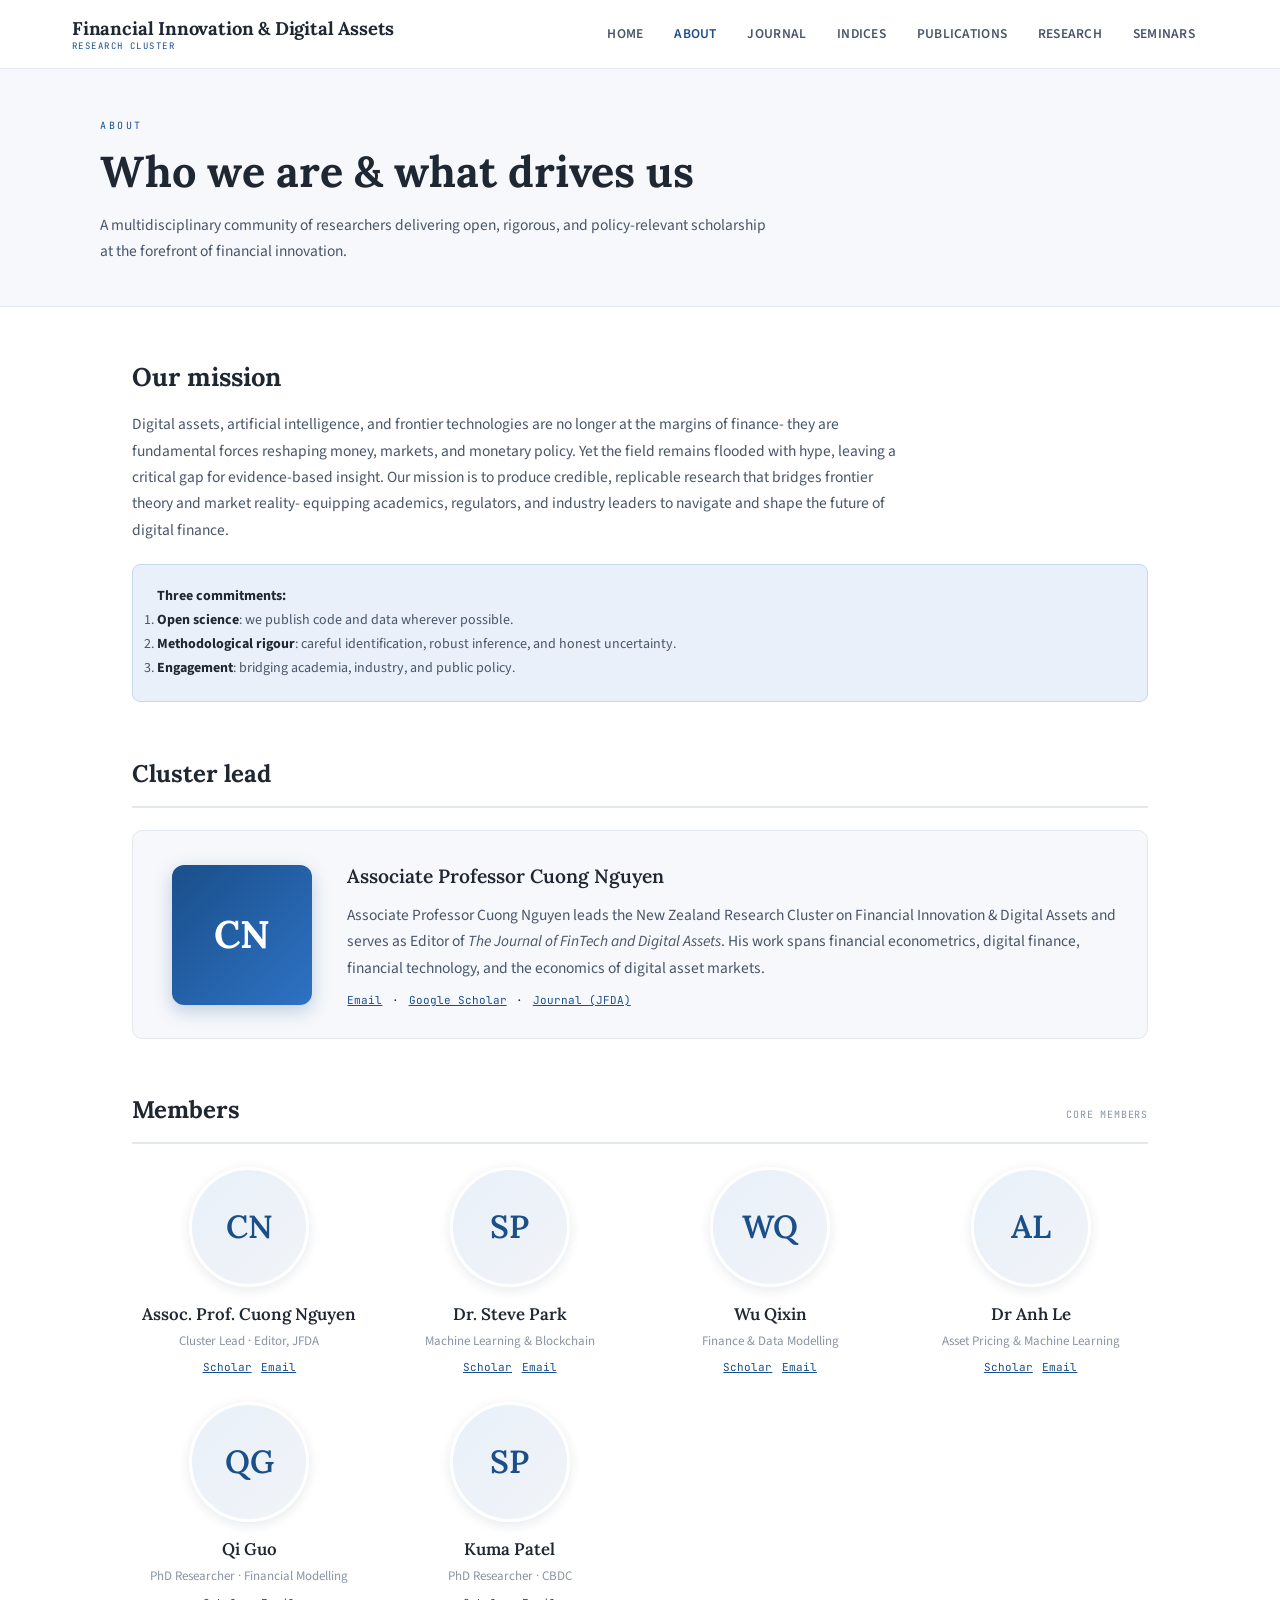
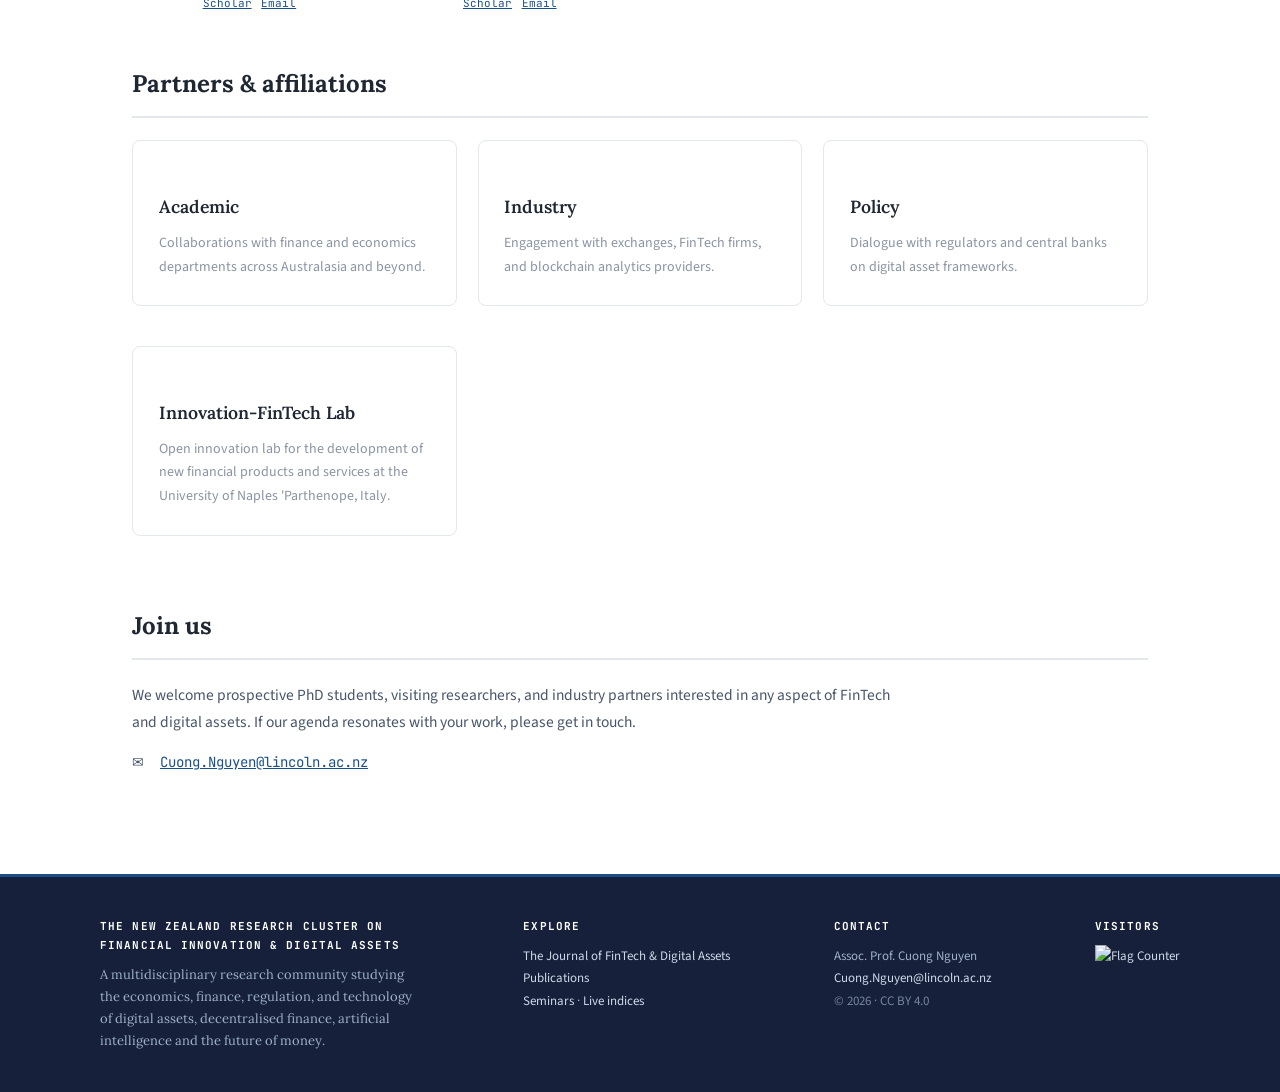
==== about.html @ bf1bd4f2 "Update about.html" ====
<!DOCTYPE html>
<html lang="en">
<head>
<meta charset="UTF-8"/>
<meta name="viewport" content="width=device-width,initial-scale=1.0"/>
<title>About · Research Cluster on FinTech & Digital Assets</title>
<link rel="preconnect" href="https://fonts.googleapis.com"/>
<link rel="preconnect" href="https://fonts.gstatic.com" crossorigin/>
<link href="https://fonts.googleapis.com/css2?family=Lora:ital,wght@0,400;0,500;0,600;0,700;1,400&family=Source+Sans+3:wght@300;400;600;700&family=JetBrains+Mono:wght@300;400;500&display=swap" rel="stylesheet"/>
<link rel="stylesheet" href="assets/style.css"/>
</head>
<body>

<div class="hero">
  <div class="hero-inner">
    <div class="hero-kicker">About</div>
    <h1 class="hero-title">Who we are &amp; what drives us</h1>
    <p class="hero-desc">
      A multidisciplinary community of researchers delivering open, rigorous, 
      and policy-relevant scholarship at the forefront of financial innovation.
    </p>
  </div>
</div>

<div class="main">

  <section class="section">
    <h2 class="block">Our mission</h2>
    <p class="body">
      Digital assets, artificial intelligence, and frontier technologies are no longer 
      at the margins of finance- they are fundamental forces reshaping money,
      markets, and monetary policy. Yet the field remains flooded with hype, 
      leaving a critical gap for evidence-based insight. Our mission is to produce credible,
      replicable research that bridges frontier theory and market reality- equipping academics,
      regulators, and industry leaders to navigate and shape the future of digital finance.
    </p>
    <div class="callout">
  <strong>Three commitments:</strong>
  <ol>
    <li><strong>Open science</strong>: we publish code and data wherever possible.</li>
    <li><strong>Methodological rigour</strong>: careful identification, robust inference, and honest uncertainty.</li>
    <li><strong>Engagement</strong>: bridging academia, industry, and public policy.</li>
  </ol>
</div>
  </section>

  <section class="section">
    <div class="section-header">
      <div class="section-title">Cluster lead</div>
    </div>
    <div class="feature">
      <div class="feature-badge">CN</div>
      <div>
        <h3 class="block" style="margin-top:0">Associate Professor Cuong Nguyen</h3>
        <p class="body" style="margin-bottom:.6rem">
          Associate Professor Cuong Nguyen leads the New Zealand Research Cluster on Financial Innovation &amp; Digital Assets
          and serves as Editor of <em>The Journal of FinTech and Digital
          Assets</em>. His work spans financial econometrics, digital finance, financial technology, and the economics of
          digital asset markets.
        </p>
        <div class="person-links" style="justify-content:flex-start">
          <a href="mailto:fintech.cluster@lincoln.ac.nz">Email</a> ·
          <a href="https://scholar.google.com" target="_blank" rel="noopener">Google Scholar</a> ·
          <a href="journal.html">Journal (JFDA)</a>
        </div>
      </div>
    </div>
  </section>

  <section class="section">
    <div class="section-header">
      <div class="section-title">Members</div>
      <div class="section-meta">CORE MEMBERS</div>
    </div>
    <div class="people-grid">
      <div class="person">
        <div class="person-photo">CN</div>
        <div class="person-name">Assoc. Prof. Cuong Nguyen</div>
        <div class="person-role">Cluster Lead · Editor, JFDA</div>
        <div class="person-links"><a href="https://scholar.google.com/citations?user=sJRuA_8AAAAJ&hl=en">Scholar</a><a href="#">Email</a></div>
      </div>
      <div class="person">
        <div class="person-photo">SP</div>
        <div class="person-name">Dr. Steve Park</div>
        <div class="person-role">Machine Learning &amp; Blockchain</div>
        <div class="person-links"><a href="#">Scholar</a><a href="#">Email</a></div>
      </div>
      <div class="person">
        <div class="person-photo">WQ</div>
        <div class="person-name">Wu Qixin</div>
        <div class="person-role">Finance &amp; Data Modelling</div>
        <div class="person-links"><a href="#">Scholar</a><a href="#">Email</a></div>
      </div>
      <div class="person">
        <div class="person-photo">AL</div>
        <div class="person-name">Dr Anh Le</div>
        <div class="person-role">Asset Pricing &amp; Machine Learning</div>
        <div class="person-links"><a href="#">Scholar</a><a href="#">Email</a></div>
      </div>
      <div class="person">
        <div class="person-photo">QG</div>
        <div class="person-name">Qi Guo</div>
        <div class="person-role">PhD Researcher · Financial Modelling</div>
        <div class="person-links"><a href="#">Scholar</a><a href="#">Email</a></div>
      </div>
      <div class="person">
        <div class="person-photo">SP</div>
        <div class="person-name">Kuma Patel</div>
        <div class="person-role">PhD Researcher · CBDC</div>
        <div class="person-links"><a href="#">Scholar</a><a href="#">Email</a></div>
      </div>
    </div>
  </section>

  <section class="section">
    <div class="section-header"><div class="section-title">Partners &amp; affiliations</div></div>
    <div class="card-grid">
      <div class="card"><h3 class="block" style="font-size:1.1rem">Academic</h3><p class="muted" style="font-size:14px">Collaborations with finance and economics departments across Australasia and beyond.</p></div>
      <div class="card"><h3 class="block" style="font-size:1.1rem">Industry</h3><p class="muted" style="font-size:14px">Engagement with exchanges, FinTech firms, and blockchain analytics providers.</p></div>
      <div class="card"><h3 class="block" style="font-size:1.1rem">Policy</h3><p class="muted" style="font-size:14px">Dialogue with regulators and central banks on digital asset frameworks.</p></div>
      <div class="card"><h3 class="block" style="font-size:1.1rem"><a href="https://disaq.uniparthenope.it/en/fintechlab/" target="_blank" rel="noopener noreferrer" style="color: inherit; text-decoration: none;">Innovation-FinTech Lab</a> </h3>
         <p class="muted" style="font-size:14px">Open innovation lab for the development of new financial products and services at the University of Naples 'Parthenope, Italy. </p></div>
    </div>
  </section>

  <section class="section">
    <div class="section-header"><div class="section-title">Join us</div></div>
    <p class="body">
      We welcome prospective PhD students, visiting researchers, and industry partners
      interested in any aspect of FinTech and digital assets. If our agenda resonates
      with your work, please get in touch.
    </p>
    <p class="body mono" style="font-size:14px">
      ✉ &nbsp;<a href="mailto:Cuong.Nguyen@lincoln.ac.nz">Cuong.Nguyen@lincoln.ac.nz</a>
    </p>
  </section>

</div>

<script src="assets/site.js"></script>
</body>
</html>
---- assets/style.css ----
/* ============================================================
   Research Cluster on FinTech & Digital Assets
   Shared stylesheet — clean academic aesthetic
   (palette & type inspired by anh-tuan-le.github.io)
   ============================================================ */

:root{
  --bg:#ffffff;
  --bg-alt:#f6f8fb;
  --surface:#ffffff;
  --surface2:#f1f4f8;
  --border:#e3e8ef;
  --border2:#cdd5e0;
  --ink:#1f2733;
  --ink2:#48566a;
  --ink3:#8a94a3;
  --accent:#1a4f8a;
  --accent2:#2e72c4;
  --accent-light:#e9f0f9;
  --gold:#c08a2d;
  --red:#c0392b;
  --green:#1a7a4f;
  --amber:#c07a1a;
  --purple:#7a3d9c;
  --rule:#e3e8ef;
  --maxw:1080px;
  --serif:'Lora', Georgia, 'Times New Roman', serif;
  --sans:'Source Sans 3','Segoe UI', system-ui, sans-serif;
  --mono:'JetBrains Mono', monospace;
}

*,*::before,*::after{box-sizing:border-box;margin:0;padding:0}
html{scroll-behavior:smooth}
body{background:var(--bg);color:var(--ink);font-family:var(--sans);font-size:15.5px;line-height:1.7;min-height:100vh;display:flex;flex-direction:column}
a{color:var(--accent)}
a:hover{color:var(--accent2)}
img{max-width:100%;display:block}

/* TOP NAV */
.navbar{background:#fff;border-bottom:1px solid var(--border);position:sticky;top:0;z-index:100}
.navbar-inner{max-width:1200px;margin:0 auto;padding:0 2rem;height:68px;display:flex;align-items:center;justify-content:space-between;gap:1rem}
.navbar-brand{font-family:var(--serif);font-weight:700;font-size:1.15rem;color:var(--ink);text-decoration:none;letter-spacing:-.01em;line-height:1.2}
.navbar-brand span{display:block;font-family:var(--mono);font-size:9px;font-weight:400;letter-spacing:.16em;text-transform:uppercase;color:var(--accent);margin-top:2px}
.navbar-links{display:flex;align-items:center;gap:.3rem;flex-wrap:wrap}
.navbar-links a{font-family:var(--sans);font-size:13.5px;font-weight:600;letter-spacing:.02em;text-transform:uppercase;padding:9px 13px;color:var(--ink2);text-decoration:none;border-radius:4px;transition:all .15s;white-space:nowrap}
.navbar-links a:hover{color:var(--accent);background:var(--accent-light)}
.navbar-links a.active{color:var(--accent)}
.navbar-toggle{display:none;background:none;border:none;font-size:1.5rem;color:var(--ink);cursor:pointer}
@media(max-width:840px){
  .navbar-toggle{display:block}
  .navbar-links{display:none;position:absolute;top:68px;left:0;right:0;background:#fff;flex-direction:column;align-items:stretch;gap:0;border-bottom:1px solid var(--border);box-shadow:0 8px 20px rgba(0,0,0,.06);padding:.5rem 0}
  .navbar-links.open{display:flex}
  .navbar-links a{padding:12px 2rem;border-radius:0}
}

/* HERO with BACKGROUND IMAGE */
.hero-bg{position:relative;background:linear-gradient(180deg,rgba(15,28,52,.55),rgba(15,28,52,.72)),url('../img/hero-bg.jpg') center/cover no-repeat;background-color:#0f1c34;border-bottom:3px solid var(--accent);color:#fff;padding:5.5rem 2rem;text-align:left}
.hero-bg-inner{max-width:var(--maxw);margin:0 auto}
.hero-bg-kicker{font-family:var(--mono);font-size:11px;letter-spacing:.28em;text-transform:uppercase;color:#bcd4ee;margin-bottom:1.2rem}
.hero-bg-title{font-family:var(--serif);font-weight:700;font-size:clamp(2.2rem,5.5vw,4rem);line-height:1.08;text-shadow:0 2px 24px rgba(0,0,0,.35);max-width:900px}
.hero-bg-title-pre{font-size:.75em;color:#ffffffaa;margin-bottom:.25em}
.hero-bg-sub{font-size:clamp(1rem,2vw,1.2rem);color:#e4ecf6;margin-top:1.2rem;max-width:640px;line-height:1.6;font-weight:300}
.hero-bg-pills{display:flex;gap:.55rem;flex-wrap:wrap;margin-top:1.8rem}
.hero-bg-pills .pill{font-family:var(--mono);font-size:10px;letter-spacing:.1em;padding:5px 12px;border:1px solid rgba(255,255,255,.3);border-radius:20px;color:#dce7f3;background:rgba(255,255,255,.07);backdrop-filter:blur(4px);transition:box-shadow .2s,transform .2s}
.hero-bg-pills .pill:hover{box-shadow:0 6px 22px rgba(20,40,80,.08);transform:translateY(-2px)}

/* SIMPLE PAGE HERO */
.hero{background:var(--bg-alt);border-bottom:1px solid var(--border);padding:3rem 2rem 2.6rem}
.hero-inner{max-width:var(--maxw);margin:0 auto}
.hero-kicker{font-family:var(--mono);font-size:10px;letter-spacing:.25em;text-transform:uppercase;color:var(--accent);margin-bottom:.9rem}
.hero-title{font-family:var(--serif);font-size:clamp(1.9rem,4vw,2.7rem);font-weight:700;line-height:1.13;color:var(--ink);max-width:800px;margin-bottom:.9rem}
.hero-desc{font-size:15.5px;line-height:1.7;color:var(--ink2);max-width:680px}
.hero-pills{display:flex;gap:.5rem;flex-wrap:wrap;margin-top:1.4rem}
.pill{font-family:var(--mono);font-size:10px;letter-spacing:.1em;padding:4px 11px;border:1px solid var(--border2);border-radius:3px;color:var(--ink3);background:var(--surface2)}

/* LAYOUT */
.main{max-width:var(--maxw);margin:0 auto;padding:3rem 2rem;width:100%;flex:1}
.section{margin-bottom:3.2rem}
.section-header{display:flex;align-items:baseline;justify-content:space-between;gap:1rem;margin-bottom:1.4rem;padding-bottom:.7rem;border-bottom:2px solid var(--rule)}
.section-title{font-family:var(--serif);font-size:1.5rem;font-weight:700;color:var(--ink)}
.section-meta{font-family:var(--mono);font-size:10px;color:var(--ink3);letter-spacing:.08em;white-space:nowrap}
h2.block{font-family:var(--serif);font-size:1.6rem;font-weight:700;margin:0 0 .8rem;color:var(--ink)}
h3.block{font-family:var(--serif);font-size:1.2rem;font-weight:600;margin:1.6rem 0 .6rem;color:var(--ink)}
p.body{color:var(--ink2);margin-bottom:1rem;max-width:780px}
.lead{font-size:1.15rem;color:var(--ink2);line-height:1.65;max-width:780px;margin-bottom:1.2rem}

/* CARDS */
.card{background:var(--surface);border:1px solid var(--border);border-radius:8px;padding:1.6rem;margin-bottom:1.2rem;transition:box-shadow .2s,transform .2s}
.card:hover{box-shadow:0 6px 22px rgba(20,40,80,.08);transform:translateY(-2px)}
.card-grid{display:grid;grid-template-columns:repeat(auto-fit,minmax(260px,1fr));gap:1.3rem}

/* PEOPLE */
.people-grid{display:grid;grid-template-columns:repeat(auto-fill,minmax(190px,1fr));gap:1.6rem}
.person{text-align:center}
.person-photo{width:120px;height:120px;border-radius:50%;margin:0 auto .8rem;object-fit:cover;background:linear-gradient(135deg,var(--accent-light),var(--surface2));border:3px solid #fff;box-shadow:0 3px 12px rgba(20,40,80,.1);display:flex;align-items:center;justify-content:center;font-family:var(--serif);font-size:2rem;color:var(--accent);font-weight:600}
.person-name{font-family:var(--serif);font-weight:600;font-size:1.05rem;color:var(--ink)}
.person-role{font-size:13px;color:var(--ink3);margin-top:.1rem}
.person-links{margin-top:.4rem;display:flex;gap:.6rem;justify-content:center;font-size:11px;font-family:var(--mono)}

/* FEATURE */
.feature{display:grid;grid-template-columns:160px 1fr;gap:1.6rem;align-items:center;background:var(--bg-alt);border:1px solid var(--border);border-radius:10px;padding:1.8rem}
@media(max-width:620px){.feature{grid-template-columns:1fr;text-align:center}}
.feature-badge{width:140px;height:140px;border-radius:12px;background:linear-gradient(135deg,var(--accent),var(--accent2));display:flex;align-items:center;justify-content:center;color:#fff;font-family:var(--serif);font-weight:700;font-size:2.4rem;margin:0 auto;box-shadow:0 6px 18px rgba(26,79,138,.25)}

/* PUBLICATIONS */
.pub-filters{display:flex;gap:.5rem;flex-wrap:wrap;margin-bottom:1.6rem}
.pub-filter{font-family:var(--mono);font-size:11px;padding:6px 13px;border:1px solid var(--border2);background:var(--surface);color:var(--ink3);cursor:pointer;border-radius:20px;transition:all .15s}
.pub-filter:hover{border-color:var(--accent);color:var(--accent)}
.pub-filter.active{background:var(--accent);border-color:var(--accent);color:#fff}
.pub-year{font-family:var(--mono);font-size:14px;letter-spacing:.1em;color:var(--accent);font-weight:500;margin:2rem 0 .9rem;padding-bottom:.4rem;border-bottom:1px solid var(--rule)}
.pub{display:grid;grid-template-columns:84px 1fr;gap:1.3rem;padding:1.2rem 0;border-bottom:1px solid var(--border);align-items:start}
@media(max-width:600px){.pub{grid-template-columns:1fr;gap:.6rem}}
.pub-thumb{width:84px;height:108px;background:var(--surface2);border:1px solid var(--border);border-radius:4px;display:flex;align-items:center;justify-content:center;font-family:var(--mono);font-size:9px;color:var(--ink3);text-align:center;padding:6px}
.pub-badge{display:inline-block;font-family:var(--mono);font-size:9px;letter-spacing:.08em;text-transform:uppercase;padding:2px 8px;border-radius:3px;margin-bottom:.5rem}
.b-journal{background:var(--accent-light);color:var(--accent)}
.b-working{background:#fbf2e3;color:var(--amber)}
.b-conf{background:#e8f5ee;color:var(--green)}
.b-chapter{background:#f4ecf9;color:var(--purple)}
.pub-title{font-family:var(--serif);font-size:1.12rem;font-weight:600;line-height:1.4;margin-bottom:.3rem}
.pub-title a{color:var(--ink);text-decoration:none}
.pub-title a:hover{color:var(--accent)}
.pub-authors{font-size:13.5px;color:var(--ink2);margin-bottom:.25rem}
.pub-authors .me{font-weight:700;color:var(--ink)}
.pub-venue{font-size:13px;color:var(--ink3);font-style:italic;margin-bottom:.5rem}
.pub-links{display:flex;gap:.5rem;flex-wrap:wrap}
.pub-link{font-family:var(--mono);font-size:10px;letter-spacing:.05em;padding:3px 10px;border:1px solid var(--border2);border-radius:3px;color:var(--ink2);text-decoration:none;transition:all .15s}
.pub-link:hover{border-color:var(--accent);color:var(--accent);background:var(--accent-light)}

/* THEMES */
.theme{background:var(--surface);border:1px solid var(--border);border-left:4px solid var(--accent);border-radius:8px;padding:1.6rem;margin-bottom:1.2rem;transition:box-shadow .2s}
.theme:hover{box-shadow:0 6px 22px rgba(20,40,80,.07)}
.theme-tag{font-family:var(--mono);font-size:10px;letter-spacing:.12em;text-transform:uppercase;color:var(--accent);margin-bottom:.5rem}
.theme h3{font-family:var(--serif);font-size:1.25rem;font-weight:600;margin-bottom:.5rem;color:var(--ink)}

/* SEMINARS */
.seminar{display:grid;grid-template-columns:120px 1fr;gap:1.4rem;padding:1.3rem 0;border-bottom:1px solid var(--border)}
@media(max-width:600px){.seminar{grid-template-columns:1fr;gap:.5rem}}
.seminar-date{font-family:var(--mono);font-size:12px;color:var(--accent);font-weight:500;line-height:1.5}
.seminar-date .day{font-size:1.7rem;color:var(--ink);display:block;font-weight:600;font-family:var(--serif)}
.seminar h4{font-family:var(--serif);font-size:1.15rem;font-weight:600;margin-bottom:.3rem;color:var(--ink)}
.seminar-speaker{font-size:13.5px;color:var(--ink2);margin-bottom:.3rem}
.seminar-meta{font-family:var(--mono);font-size:10px;color:var(--ink3);letter-spacing:.05em}
.tag-upcoming{display:inline-block;font-family:var(--mono);font-size:9px;letter-spacing:.08em;padding:2px 8px;background:var(--green);color:#fff;border-radius:3px;text-transform:uppercase}
.tag-past{display:inline-block;font-family:var(--mono);font-size:9px;letter-spacing:.08em;padding:2px 8px;background:var(--surface2);color:var(--ink3);border-radius:3px;text-transform:uppercase}

/* NEWS */
.news-item{background:var(--surface);border:1px solid var(--border);border-radius:8px;padding:1.3rem 1.5rem;margin-bottom:1rem;display:flex;gap:1.1rem;align-items:start;transition:box-shadow .2s}
.news-item:hover{box-shadow:0 5px 18px rgba(20,40,80,.07)}
.news-source{flex-shrink:0;font-family:var(--mono);font-size:10px;padding:5px 10px;border-radius:4px;background:var(--accent-light);color:var(--accent);letter-spacing:.05em;height:fit-content;white-space:nowrap}
.news-body h4{font-family:var(--serif);font-size:1.1rem;font-weight:600;margin-bottom:.3rem;line-height:1.4}
.news-body h4 a{color:var(--ink);text-decoration:none}
.news-body h4 a:hover{color:var(--accent)}
.news-body p{font-size:13.5px;color:var(--ink2);margin-bottom:.3rem}
.news-time{font-family:var(--mono);font-size:10px;color:var(--ink3)}

/* CHART CARD */
.chart-card{background:var(--surface);border:1px solid var(--border);border-radius:8px;overflow:hidden;margin-bottom:1.5rem;transition:box-shadow .2s}
.chart-card:hover{box-shadow:0 4px 18px rgba(20,40,80,.07)}
.chart-head{padding:1.2rem 1.5rem .9rem;border-bottom:1px solid var(--border);display:flex;align-items:flex-start;justify-content:space-between;gap:1rem;flex-wrap:wrap}
.chart-title{font-family:var(--serif);font-size:1.1rem;font-weight:600;color:var(--ink)}
.chart-subtitle{font-size:12px;color:var(--ink3);margin-top:2px}
.chart-stats{display:flex;gap:1.5rem;align-items:center;flex-shrink:0;flex-wrap:wrap}
.stat-box{text-align:right}
.stat-label{font-family:var(--mono);font-size:9px;letter-spacing:.12em;text-transform:uppercase;color:var(--ink3)}
.stat-val{font-family:var(--mono);font-size:1.1rem;font-weight:500;color:var(--ink);margin-top:1px}
.stat-val.up{color:var(--green)}
.stat-val.dn{color:var(--red)}
.chart-foot{padding:.7rem 1.5rem;border-top:1px solid var(--border);display:flex;justify-content:space-between;align-items:center;flex-wrap:wrap;gap:.5rem;background:var(--bg-alt)}
.chart-citation{font-family:var(--mono);font-size:9px;color:var(--ink3);letter-spacing:.05em}
.chart-source-link{font-family:var(--mono);font-size:10px;color:var(--accent);text-decoration:none;letter-spacing:.05em}
.chart-source-link:hover{text-decoration:underline}
.grid-2{display:grid;grid-template-columns:1fr 1fr;gap:1.5rem}
@media(max-width:780px){.grid-2{grid-template-columns:1fr}}
.live-dot{display:inline-block;width:8px;height:8px;border-radius:50%;background:var(--green);margin-right:6px;animation:pulse 1.8s infinite;vertical-align:middle}
@keyframes pulse{0%{box-shadow:0 0 0 0 rgba(26,122,79,.5)}70%{box-shadow:0 0 0 7px rgba(26,122,79,0)}100%{box-shadow:0 0 0 0 rgba(26,122,79,0)}}
.filter-nav{background:var(--surface);border-bottom:1px solid var(--border);padding:0 2rem;display:flex;align-items:center;overflow-x:auto;position:sticky;top:68px;z-index:80}
.filter-tab{font-family:var(--sans);font-size:13px;font-weight:600;padding:14px 18px;border:none;background:none;color:var(--ink3);cursor:pointer;border-bottom:2px solid transparent;white-space:nowrap;transition:all .15s}
.filter-tab:hover{color:var(--ink2)}
.filter-tab.active{color:var(--accent);border-bottom-color:var(--accent)}
.section.hidden{display:none}

.ticker{display:grid;grid-template-columns:repeat(auto-fit,minmax(150px,1fr));gap:.8rem;margin-bottom:2rem}
.tick{background:var(--surface);border:1px solid var(--border);border-radius:8px;padding:1.1rem;transition:box-shadow .2s}
.tick:hover{box-shadow:0 4px 14px rgba(20,40,80,.06)}
.tick .sym{font-family:var(--mono);font-size:11px;color:var(--ink3);letter-spacing:.08em}
.tick .price{font-family:var(--serif);font-size:1.5rem;font-weight:700;margin-top:.2rem;color:var(--ink)}
.tick .chg{font-family:var(--mono);font-size:11px;margin-top:.2rem}
.tick .chg.up{color:var(--green)}.tick .chg.dn{color:var(--red)}

/* CALLOUT */
.callout{background:var(--accent-light);border:1px solid #c5d8ee;border-radius:8px;padding:1.3rem 1.5rem;margin:1.3rem 0;font-size:14px;color:var(--ink2)}
.callout strong{color:var(--ink)}

/* STATS */
.stat-row{display:grid;grid-template-columns:repeat(auto-fit,minmax(140px,1fr));gap:1rem;margin:1.6rem 0}
.stat-big{background:var(--bg-alt);border:1px solid var(--border);border-radius:8px;padding:1.3rem;text-align:center;transition:box-shadow .2s,transform .2s}
.stat-big:hover{box-shadow:0 6px 22px rgba(20,40,80,.08);transform:translateY(-2px)}
.stat-big .num{font-family:var(--serif);font-size:2.3rem;font-weight:700;color:var(--accent)}
.stat-big .lbl{font-family:var(--mono);font-size:10px;letter-spacing:.1em;text-transform:uppercase;color:var(--ink3);margin-top:.3rem}

/* FOOTER */
footer{border-top:3px solid var(--accent);background:#16203a;color:#9fb0c8;padding:2.5rem 2rem;font-size:13px}
.footer-inner{max-width:var(--maxw);margin:0 auto;display:flex;justify-content:space-between;gap:2rem;flex-wrap:wrap}
footer a{color:#cdd9e8;text-decoration:none}
footer a:hover{color:#fff}
.footer-col{max-width:320px}
.footer-col strong{color:#fff;display:block;margin-bottom:.6rem;font-family:var(--mono);font-size:11px;letter-spacing:.1em}
.footer-col.lede{font-family:var(--serif)}

/* UTIL */
.muted{color:var(--ink3)}
.mono{font-family:var(--mono)}
ul.clean{list-style:none;padding:0}
ul.clean li{padding:.5rem 0;border-bottom:1px solid var(--border);color:var(--ink2)}
ul.clean li:last-child{border:none}
.btn{display:inline-block;font-family:var(--sans);font-weight:600;font-size:13.5px;padding:9px 18px;border-radius:6px;background:var(--accent);color:#fff;text-decoration:none;transition:background .15s}
.btn:hover{background:var(--accent2);color:#fff}
.btn-outline{background:transparent;border:1.5px solid var(--accent);color:var(--accent)}
.btn-outline:hover{background:var(--accent);color:#fff}
.btn-row{display:flex;gap:.7rem;flex-wrap:wrap;margin-top:1rem}
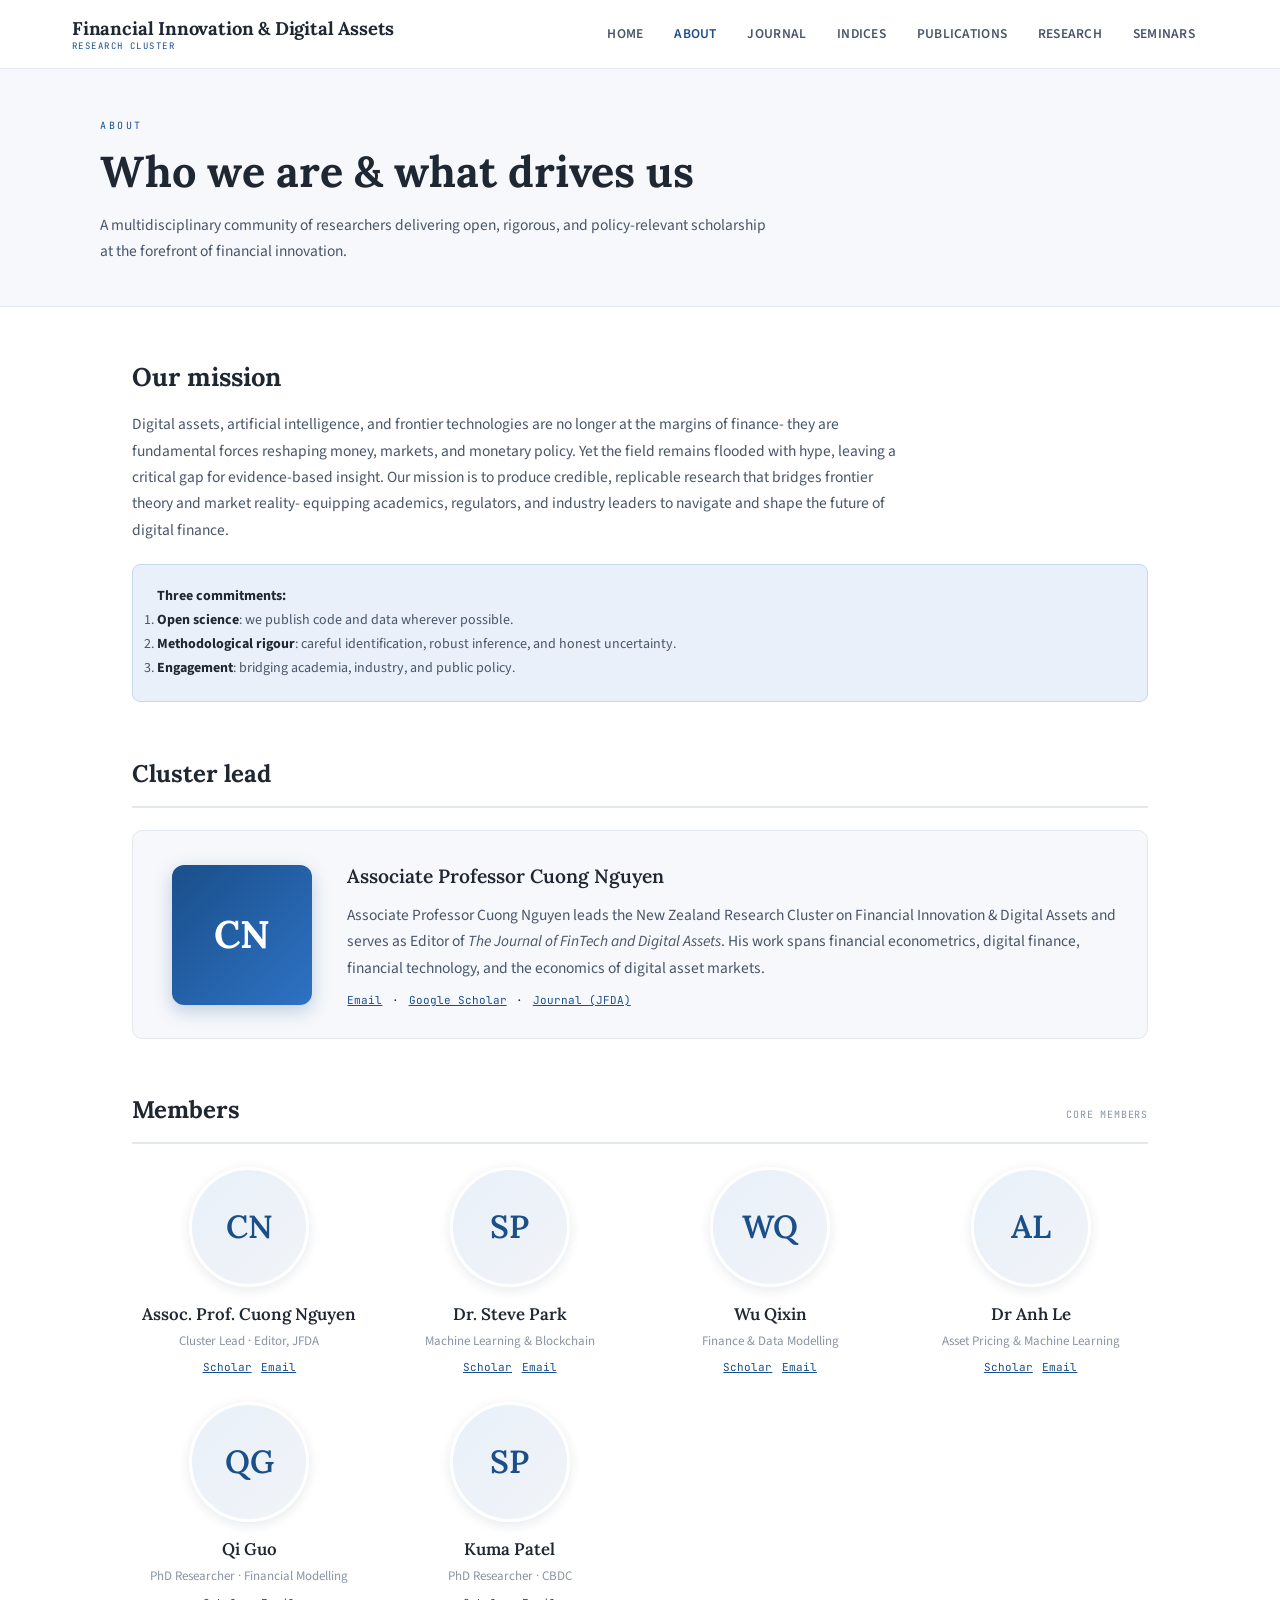
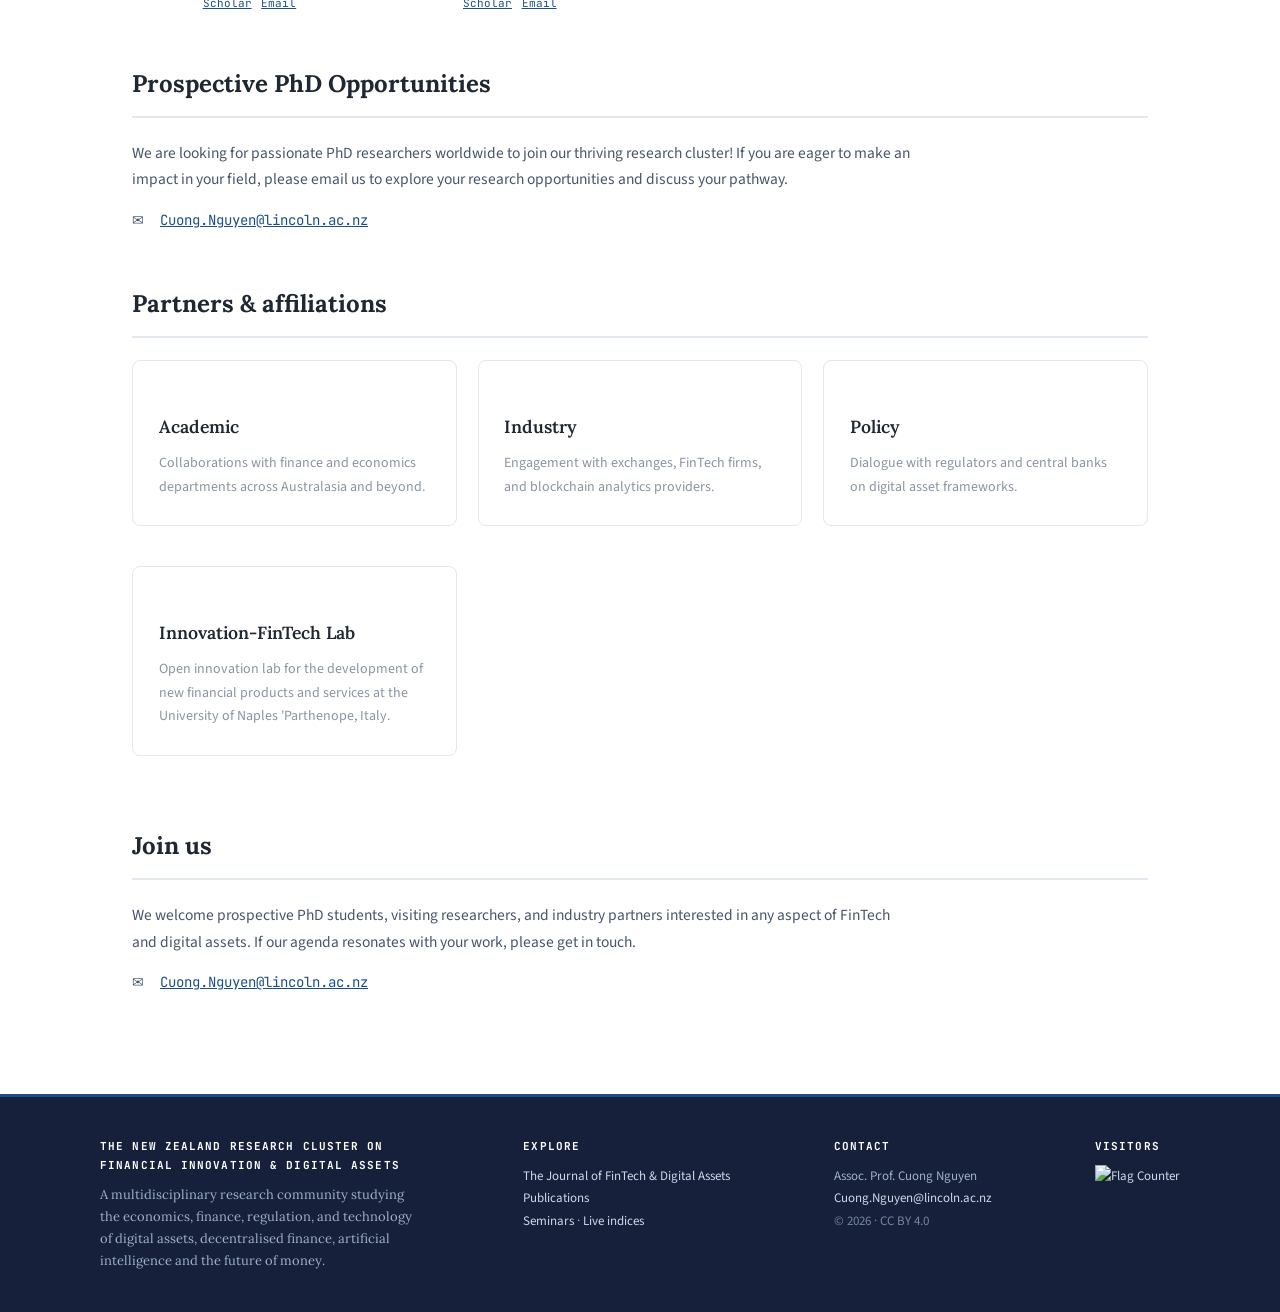
==== commit 455ee08a: "Update about.html" ====
--- a/about.html
+++ b/about.html
@@ -77,7 +77,7 @@
         <div class="person-photo">CN</div>
         <div class="person-name">Assoc. Prof. Cuong Nguyen</div>
         <div class="person-role">Cluster Lead · Editor, JFDA</div>
-        <div class="person-links"><a href="https://scholar.google.com/citations?user=sJRuA_8AAAAJ&hl=en">Scholar</a><a href="#">Email</a></div>
+        <div class="person-links"><a href="https://scholar.google.com/citations?user=sJRuA_8AAAAJ&hl=en" target="_blank" rel="noopener noreferrer">Scholar</a><a href="#">Email</a></div>
       </div>
       <div class="person">
         <div class="person-photo">SP</div>
@@ -112,6 +112,19 @@
     </div>
   </section>
 
+<section class="section">
+    <div class="section-header"><div class="section-title">Prospective PhD Opportunities</div></div>
+    <p class="body">
+      We are looking for passionate PhD researchers worldwide to join our thriving research cluster! 
+      If you are eager to make an impact in your field, please email us to explore your research 
+      opportunities and discuss your pathway.
+    </p>
+    <p class="body mono" style="font-size:14px">
+      ✉ &nbsp;<a href="mailto:Cuong.Nguyen@lincoln.ac.nz">Cuong.Nguyen@lincoln.ac.nz</a>
+    </p>
+  </section>
+
+  
   <section class="section">
     <div class="section-header"><div class="section-title">Partners &amp; affiliations</div></div>
     <div class="card-grid">
--- a/assets/style.css
+++ b/assets/style.css
@@ -56,9 +56,8 @@
 /* HERO with BACKGROUND IMAGE */
 .hero-bg{position:relative;background:linear-gradient(180deg,rgba(15,28,52,.55),rgba(15,28,52,.72)),url('../img/hero-bg.jpg') center/cover no-repeat;background-color:#0f1c34;border-bottom:3px solid var(--accent);color:#fff;padding:5.5rem 2rem;text-align:left}
 .hero-bg-inner{max-width:var(--maxw);margin:0 auto}
-.hero-bg-kicker{font-family:var(--mono);font-size:11px;letter-spacing:.28em;text-transform:uppercase;color:#bcd4ee;margin-bottom:1.2rem}
 .hero-bg-title{font-family:var(--serif);font-weight:700;font-size:clamp(2.2rem,5.5vw,4rem);line-height:1.08;text-shadow:0 2px 24px rgba(0,0,0,.35);max-width:900px}
-.hero-bg-title-pre{font-size:.75em;color:#ffffffaa;margin-bottom:.25em}
+.hero-bg-title-pre{font-size:.5em;color:#bcd4ee;margin-bottom:.5em}
 .hero-bg-sub{font-size:clamp(1rem,2vw,1.2rem);color:#e4ecf6;margin-top:1.2rem;max-width:640px;line-height:1.6;font-weight:300}
 .hero-bg-pills{display:flex;gap:.55rem;flex-wrap:wrap;margin-top:1.8rem}
 .hero-bg-pills .pill{font-family:var(--mono);font-size:10px;letter-spacing:.1em;padding:5px 12px;border:1px solid rgba(255,255,255,.3);border-radius:20px;color:#dce7f3;background:rgba(255,255,255,.07);backdrop-filter:blur(4px);transition:box-shadow .2s,transform .2s}
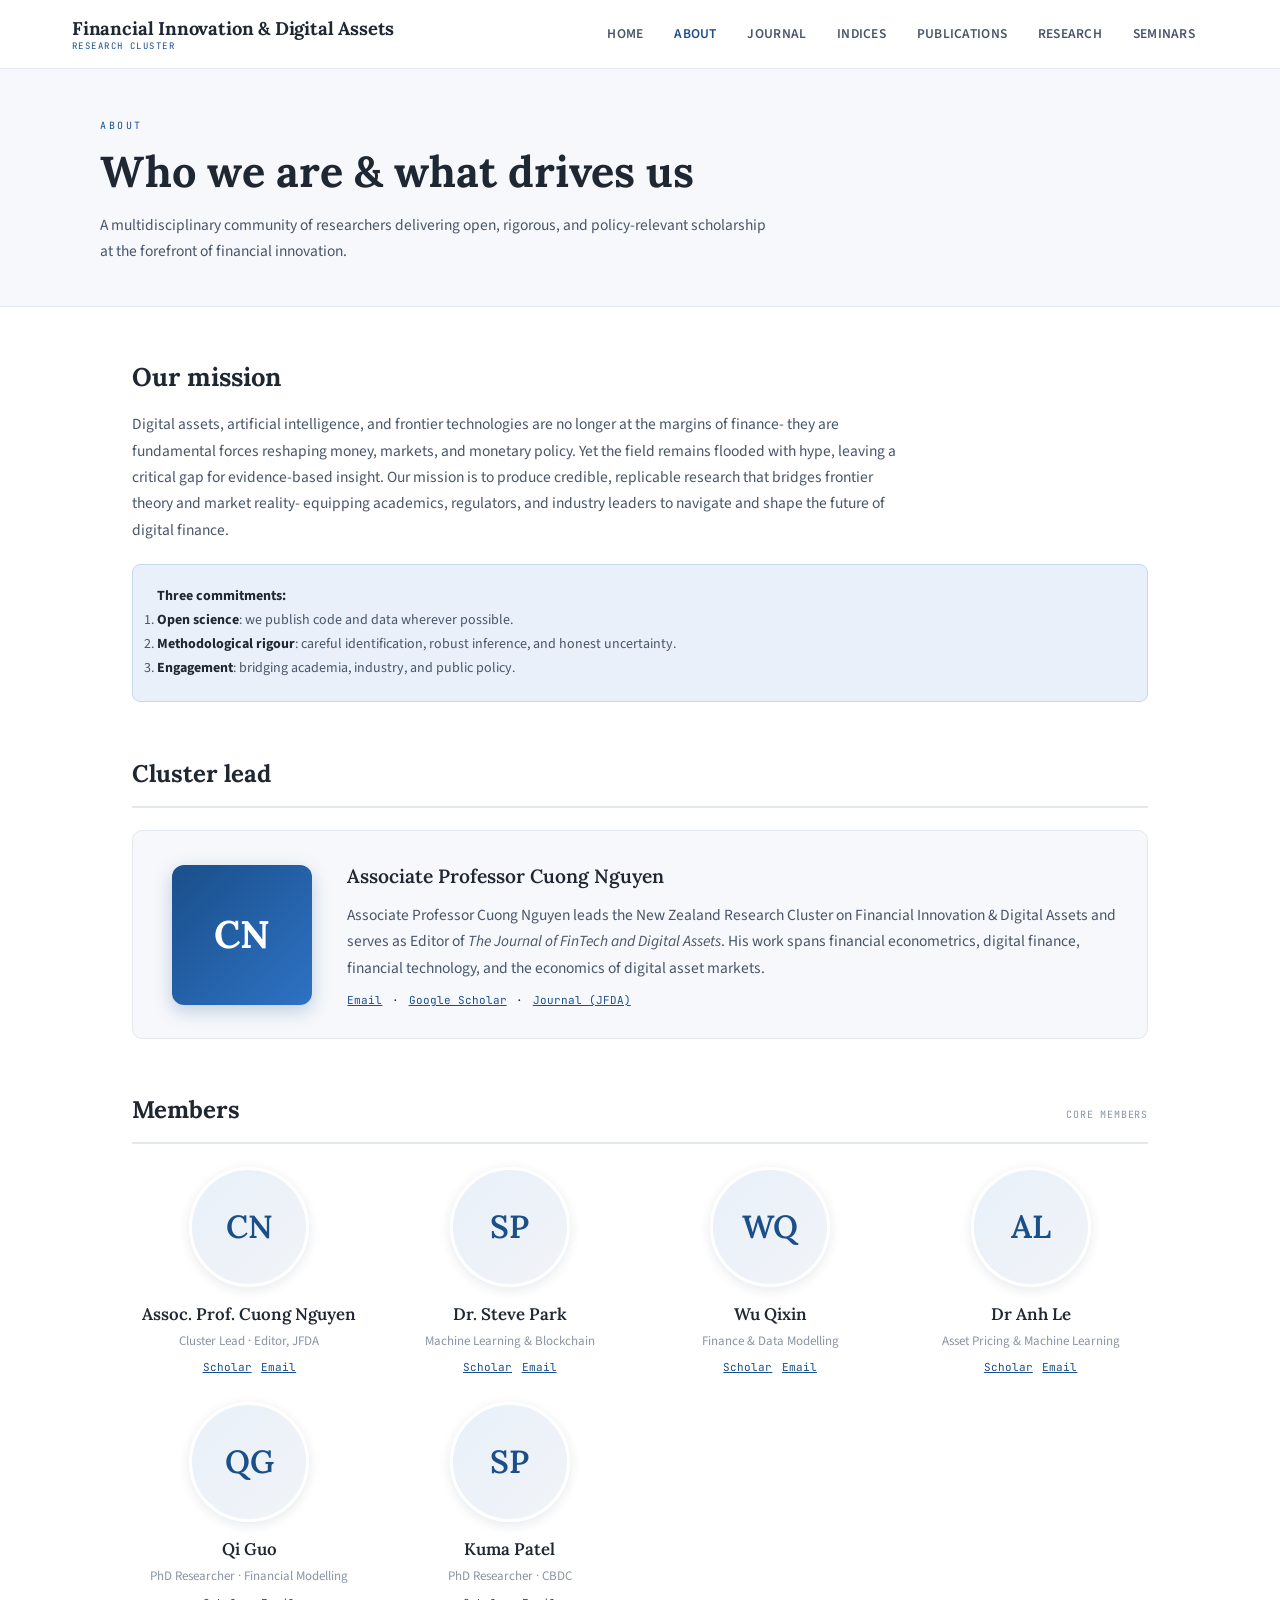
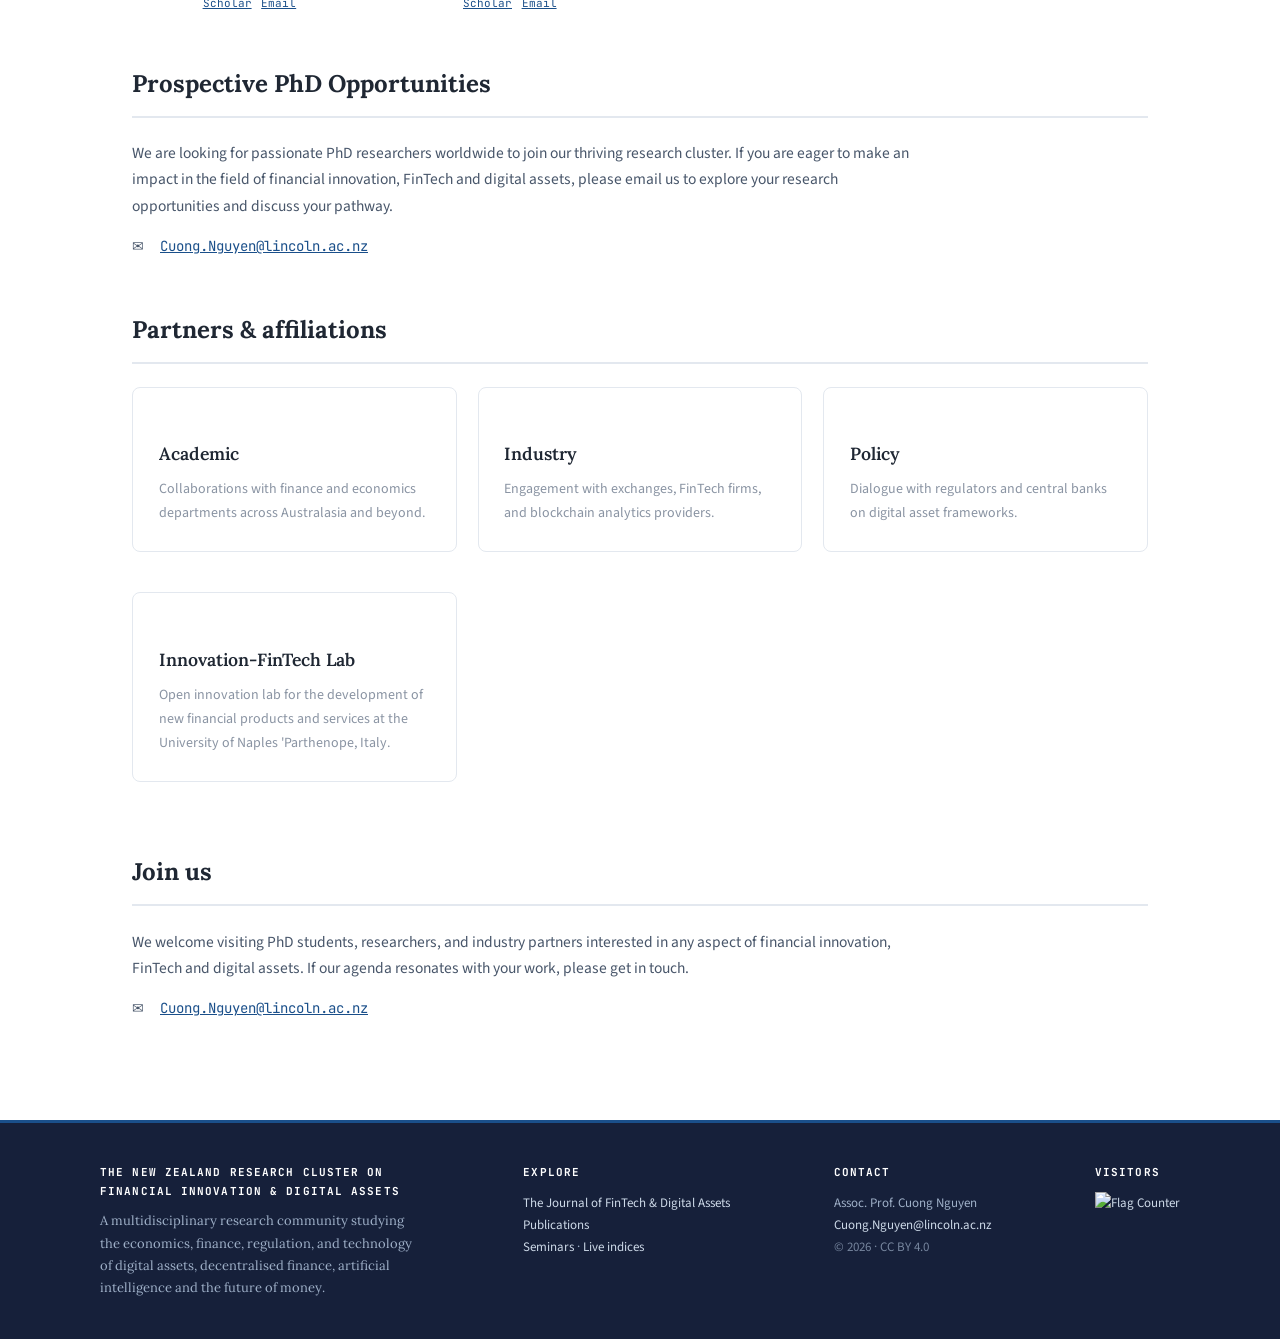
==== commit 549212a6: "Update about.html" ====
--- a/about.html
+++ b/about.html
@@ -115,8 +115,8 @@
 <section class="section">
     <div class="section-header"><div class="section-title">Prospective PhD Opportunities</div></div>
     <p class="body">
-      We are looking for passionate PhD researchers worldwide to join our thriving research cluster! 
-      If you are eager to make an impact in your field, please email us to explore your research 
+      We are looking for passionate PhD researchers worldwide to join our thriving research cluster. 
+      If you are eager to make an impact in the field of financial innovation, FinTech and digital assets, please email us to explore your research 
       opportunities and discuss your pathway.
     </p>
     <p class="body mono" style="font-size:14px">
@@ -139,8 +139,8 @@
   <section class="section">
     <div class="section-header"><div class="section-title">Join us</div></div>
     <p class="body">
-      We welcome prospective PhD students, visiting researchers, and industry partners
-      interested in any aspect of FinTech and digital assets. If our agenda resonates
+      We welcome visiting PhD students, researchers, and industry partners
+      interested in any aspect of financial innovation, FinTech and digital assets. If our agenda resonates
       with your work, please get in touch.
     </p>
     <p class="body mono" style="font-size:14px">
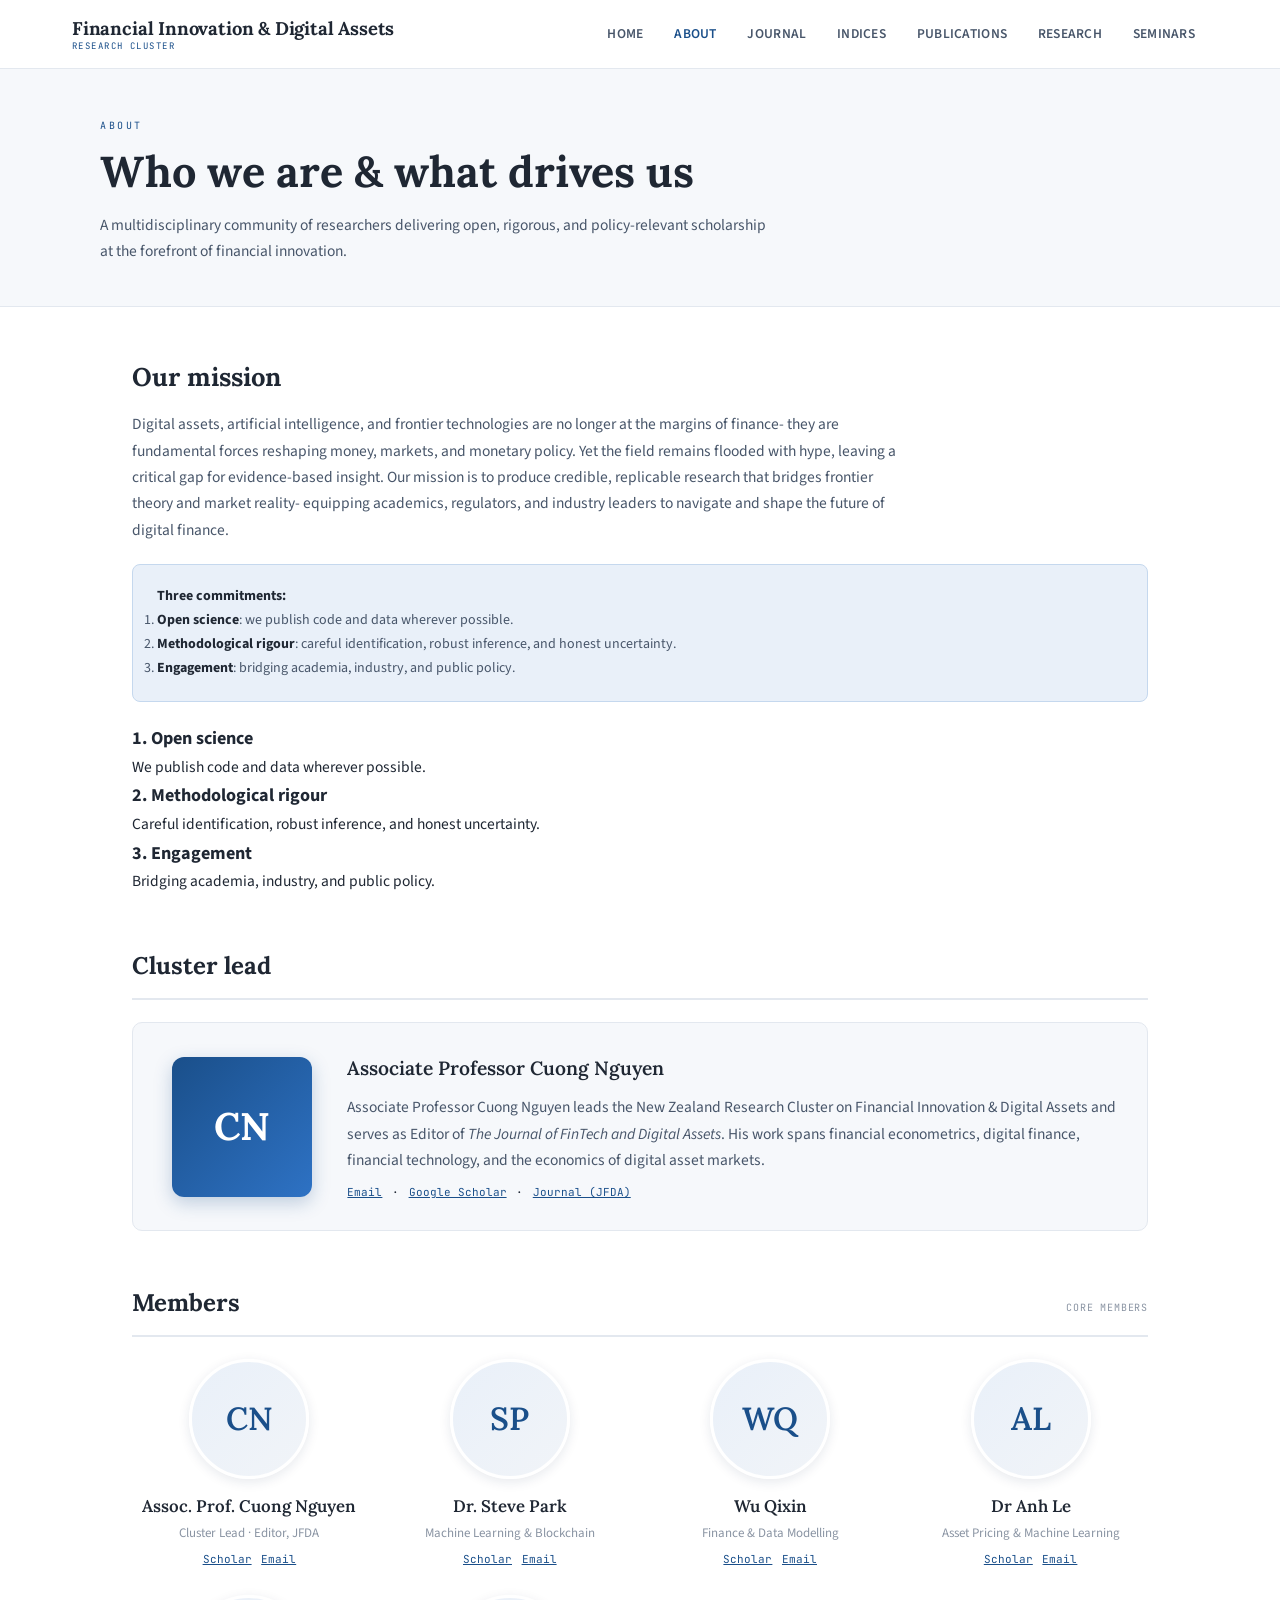
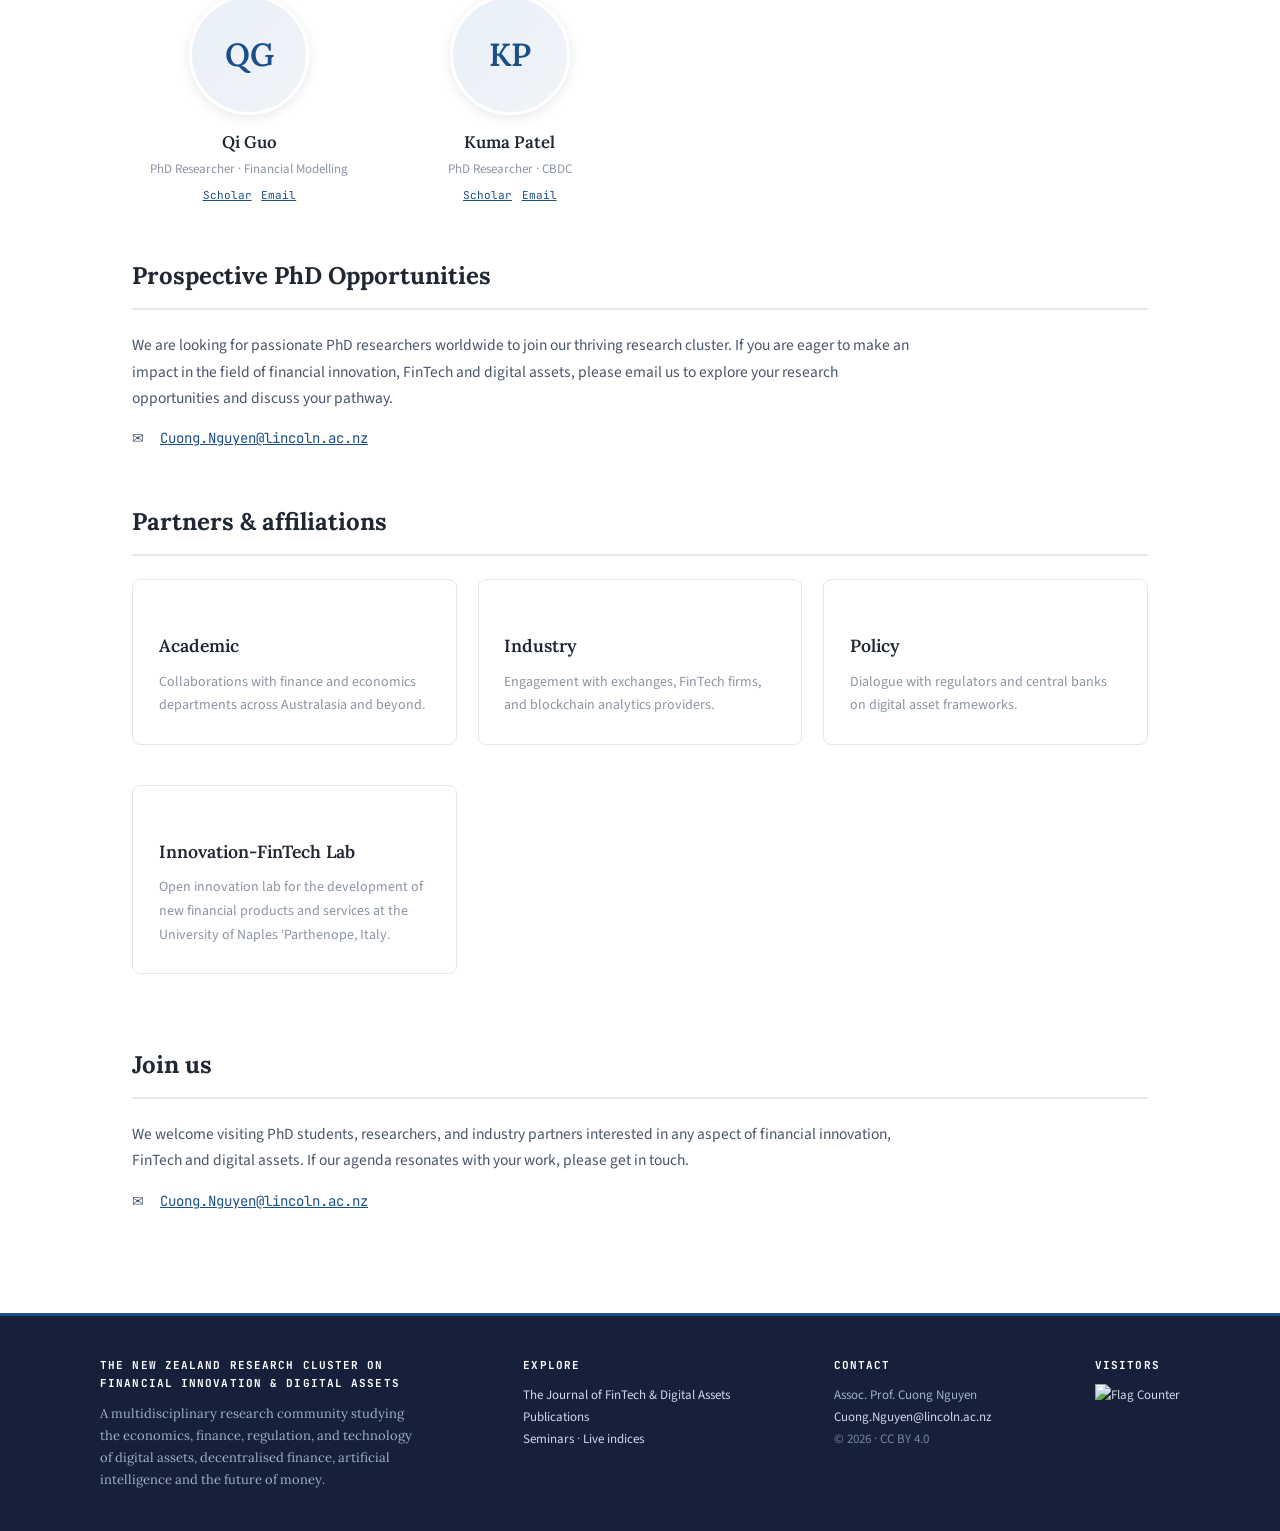
==== commit 0e57b6b8: "Update about.html" ====
--- a/about.html
+++ b/about.html
@@ -42,6 +42,23 @@
     <li><strong>Engagement</strong>: bridging academia, industry, and public policy.</li>
   </ol>
 </div>
+
+<div class="commitments-container">
+  <div class="commitment-card">
+    <h3>1. Open science</h3>
+    <p>We publish code and data wherever possible.</p>
+  </div>
+  <div class="commitment-card">
+    <h3>2. Methodological rigour</h3>
+    <p>Careful identification, robust inference, and honest uncertainty.</p>
+  </div>
+  <div class="commitment-card">
+    <h3>3. Engagement</h3>
+    <p>Bridging academia, industry, and public policy.</p>
+  </div>
+</div>
+
+    
   </section>
 
   <section class="section">
@@ -104,7 +121,7 @@
         <div class="person-links"><a href="#">Scholar</a><a href="#">Email</a></div>
       </div>
       <div class="person">
-        <div class="person-photo">SP</div>
+        <div class="person-photo">KP</div>
         <div class="person-name">Kuma Patel</div>
         <div class="person-role">PhD Researcher · CBDC</div>
         <div class="person-links"><a href="#">Scholar</a><a href="#">Email</a></div>
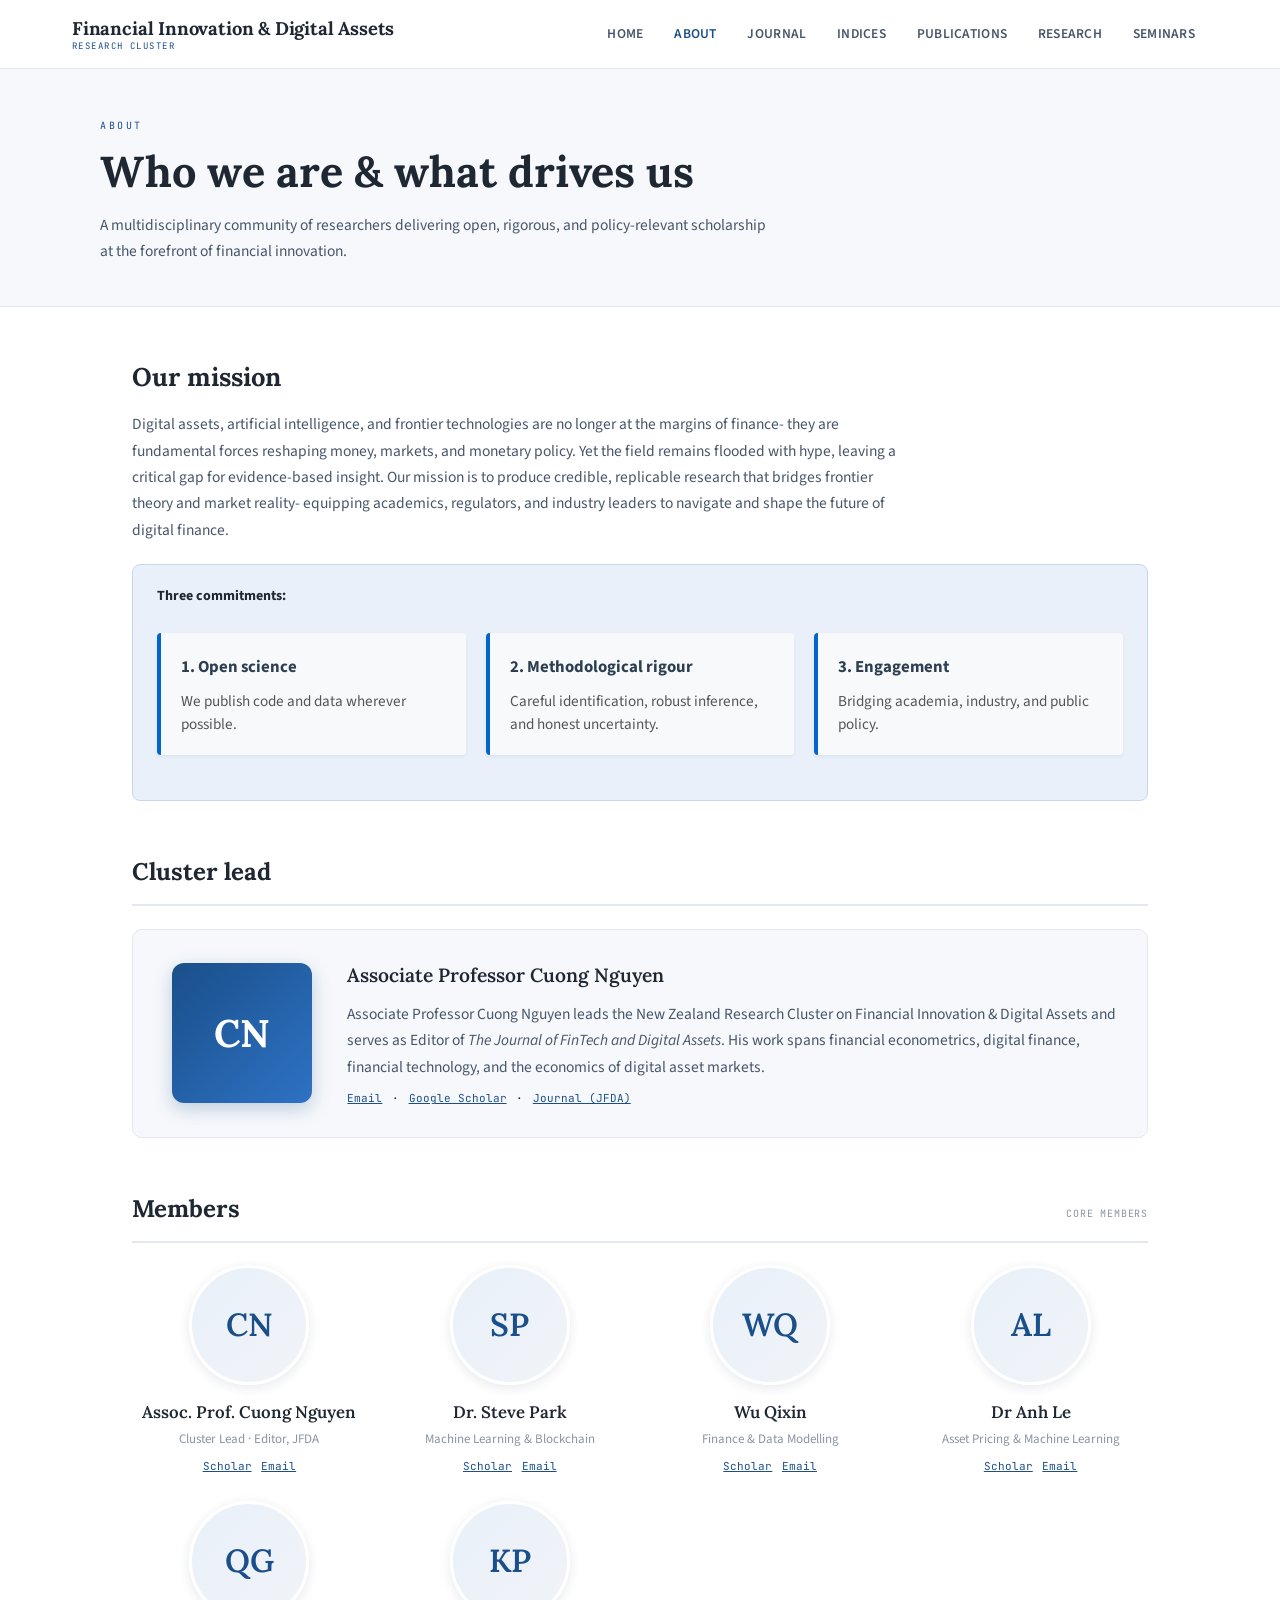
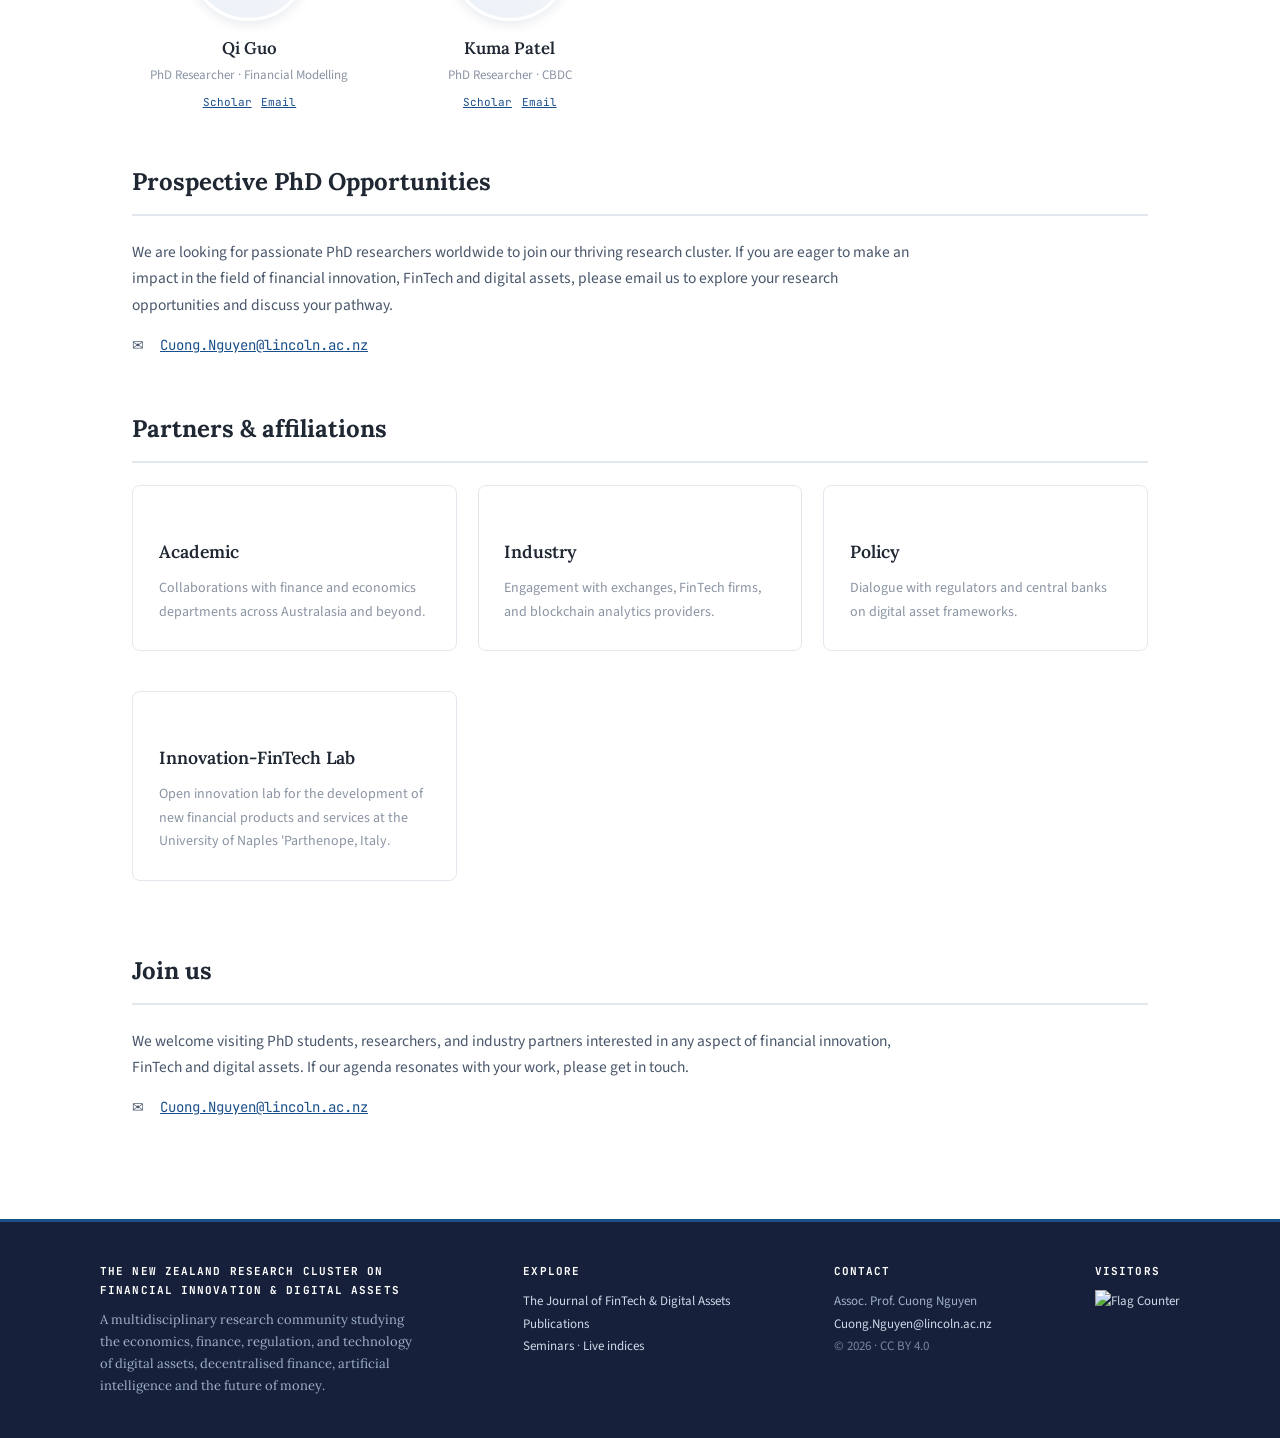
==== commit afd58340: "Update about.html" ====
--- a/about.html
+++ b/about.html
@@ -36,13 +36,7 @@
     </p>
     <div class="callout">
   <strong>Three commitments:</strong>
-  <ol>
-    <li><strong>Open science</strong>: we publish code and data wherever possible.</li>
-    <li><strong>Methodological rigour</strong>: careful identification, robust inference, and honest uncertainty.</li>
-    <li><strong>Engagement</strong>: bridging academia, industry, and public policy.</li>
-  </ol>
-</div>
-
+  
 <div class="commitments-container">
   <div class="commitment-card">
     <h3>1. Open science</h3>
--- a/assets/style.css
+++ b/assets/style.css
@@ -217,3 +217,41 @@
 .btn-outline{background:transparent;border:1.5px solid var(--accent);color:var(--accent)}
 .btn-outline:hover{background:var(--accent);color:#fff}
 .btn-row{display:flex;gap:.7rem;flex-wrap:wrap;margin-top:1rem}
+
+/* Three commitments in About */
+.commitments-container {
+  display: grid;
+  grid-template-columns: repeat(auto-fit, minmax(240px, 1fr));
+  gap: 1.25rem;
+  margin: 1.5rem 0;
+}
+
+.commitment-card {
+  background: #f8f9fa;
+  border-left: 4px solid #0066cc; /* Change color to match your brand */
+  padding: 1.25rem;
+  border-radius: 4px;
+  box-shadow: 0 2px 4px rgba(0, 0, 0, 0.05);
+  transition: transform 0.2s ease, box-shadow 0.2s ease;
+}
+
+.commitment-card:hover {
+  transform: translateY(-2px);
+  box-shadow: 0 4px 8px rgba(0, 0, 0, 0.1);
+}
+
+.commitment-card h3 {
+  margin: 0 0 0.5rem 0;
+  font-size: 1.05rem;
+  color: #2c3e50;
+}
+
+.commitment-card p {
+  margin: 0;
+  color: #555;
+  font-size: 0.95rem;
+  line-height: 1.5;
+}
+
+
+
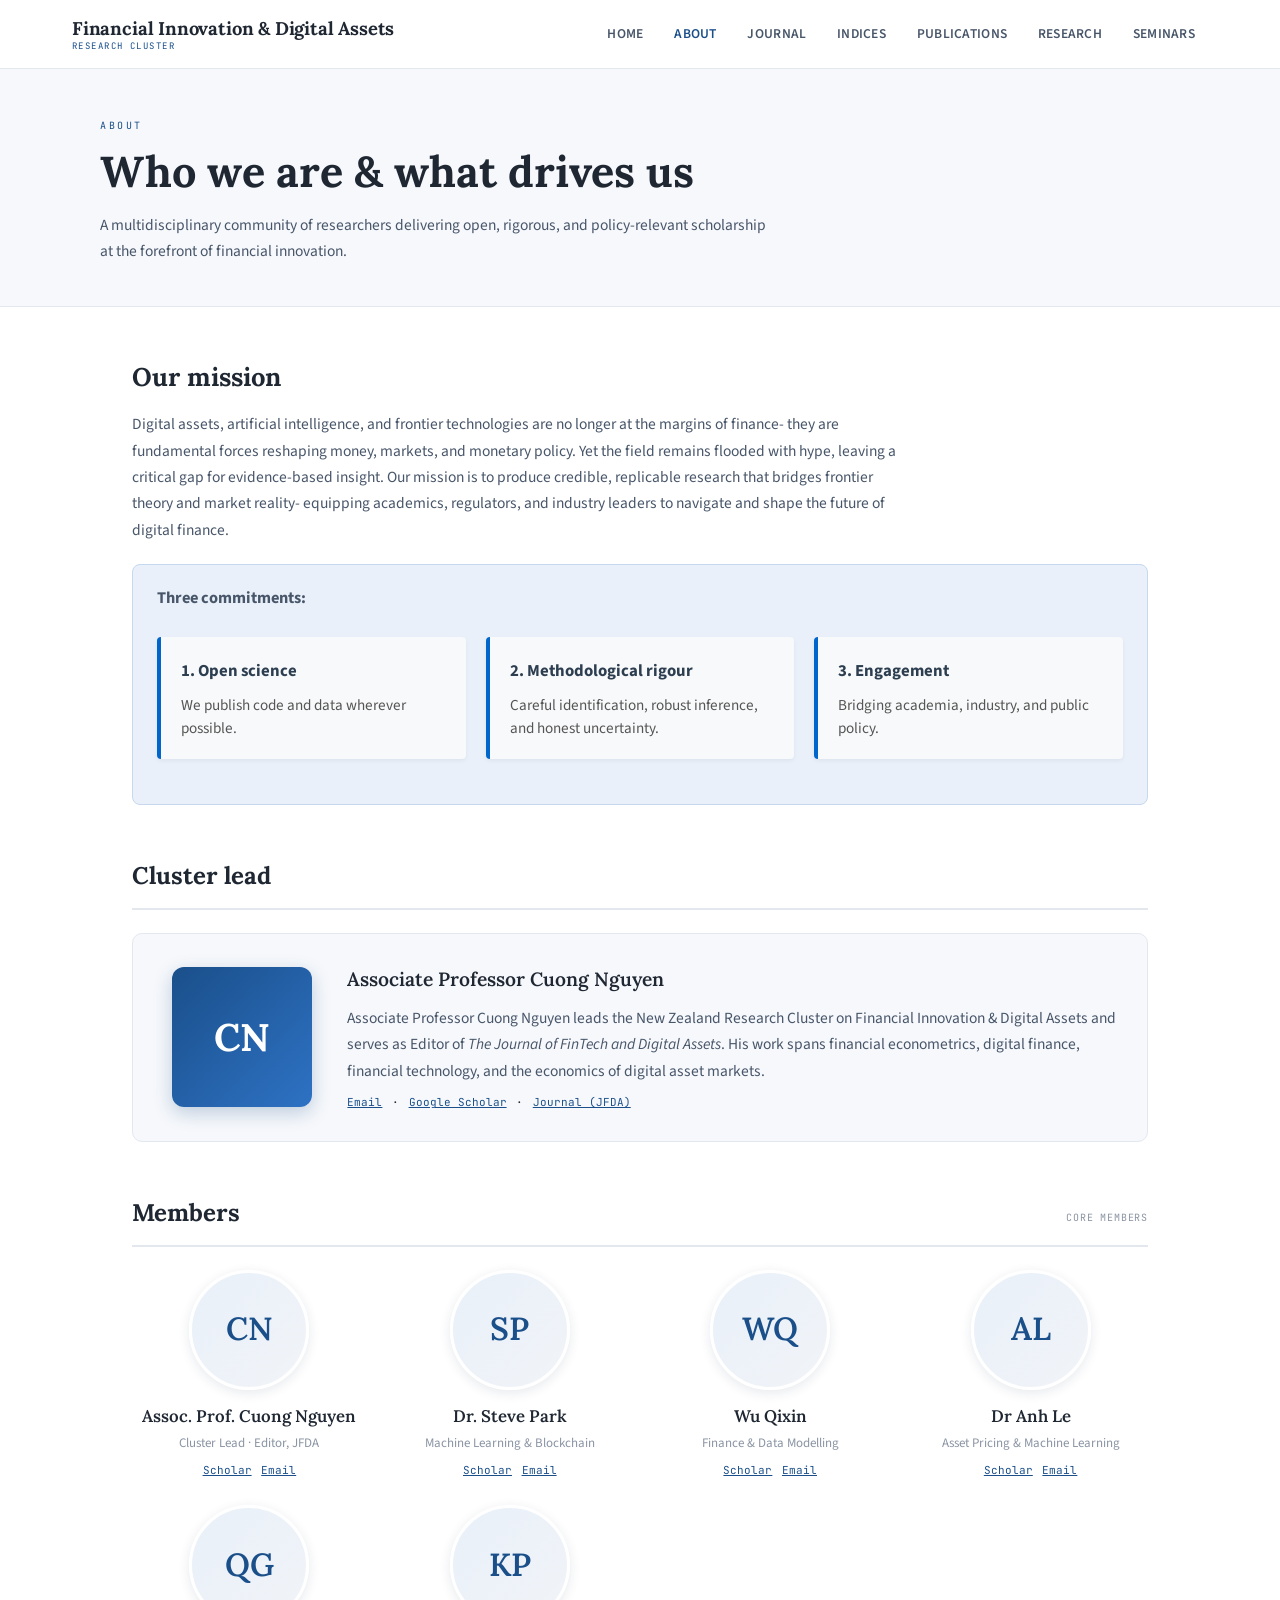
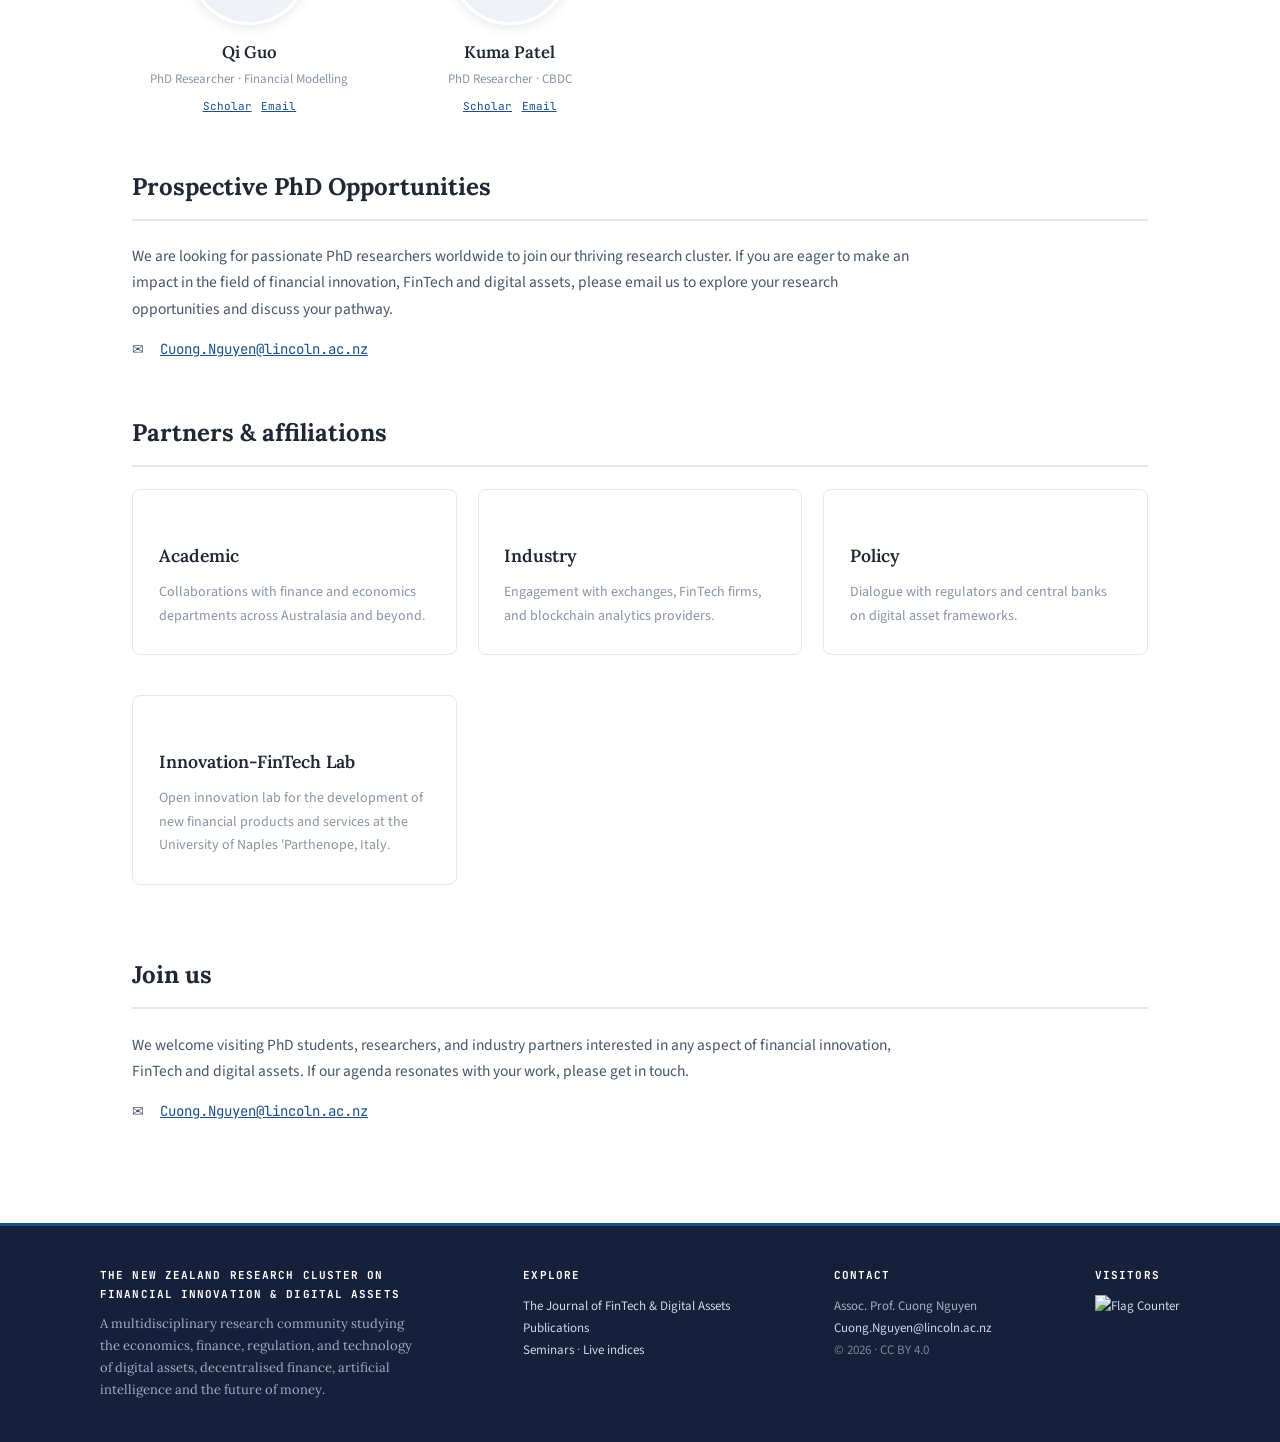
==== commit fa9304b5: "Update about.html" ====
--- a/about.html
+++ b/about.html
@@ -35,7 +35,7 @@
       regulators, and industry leaders to navigate and shape the future of digital finance.
     </p>
     <div class="callout">
-  <strong>Three commitments:</strong>
+  <h3>Three commitments:</h3>
   
 <div class="commitments-container">
   <div class="commitment-card">
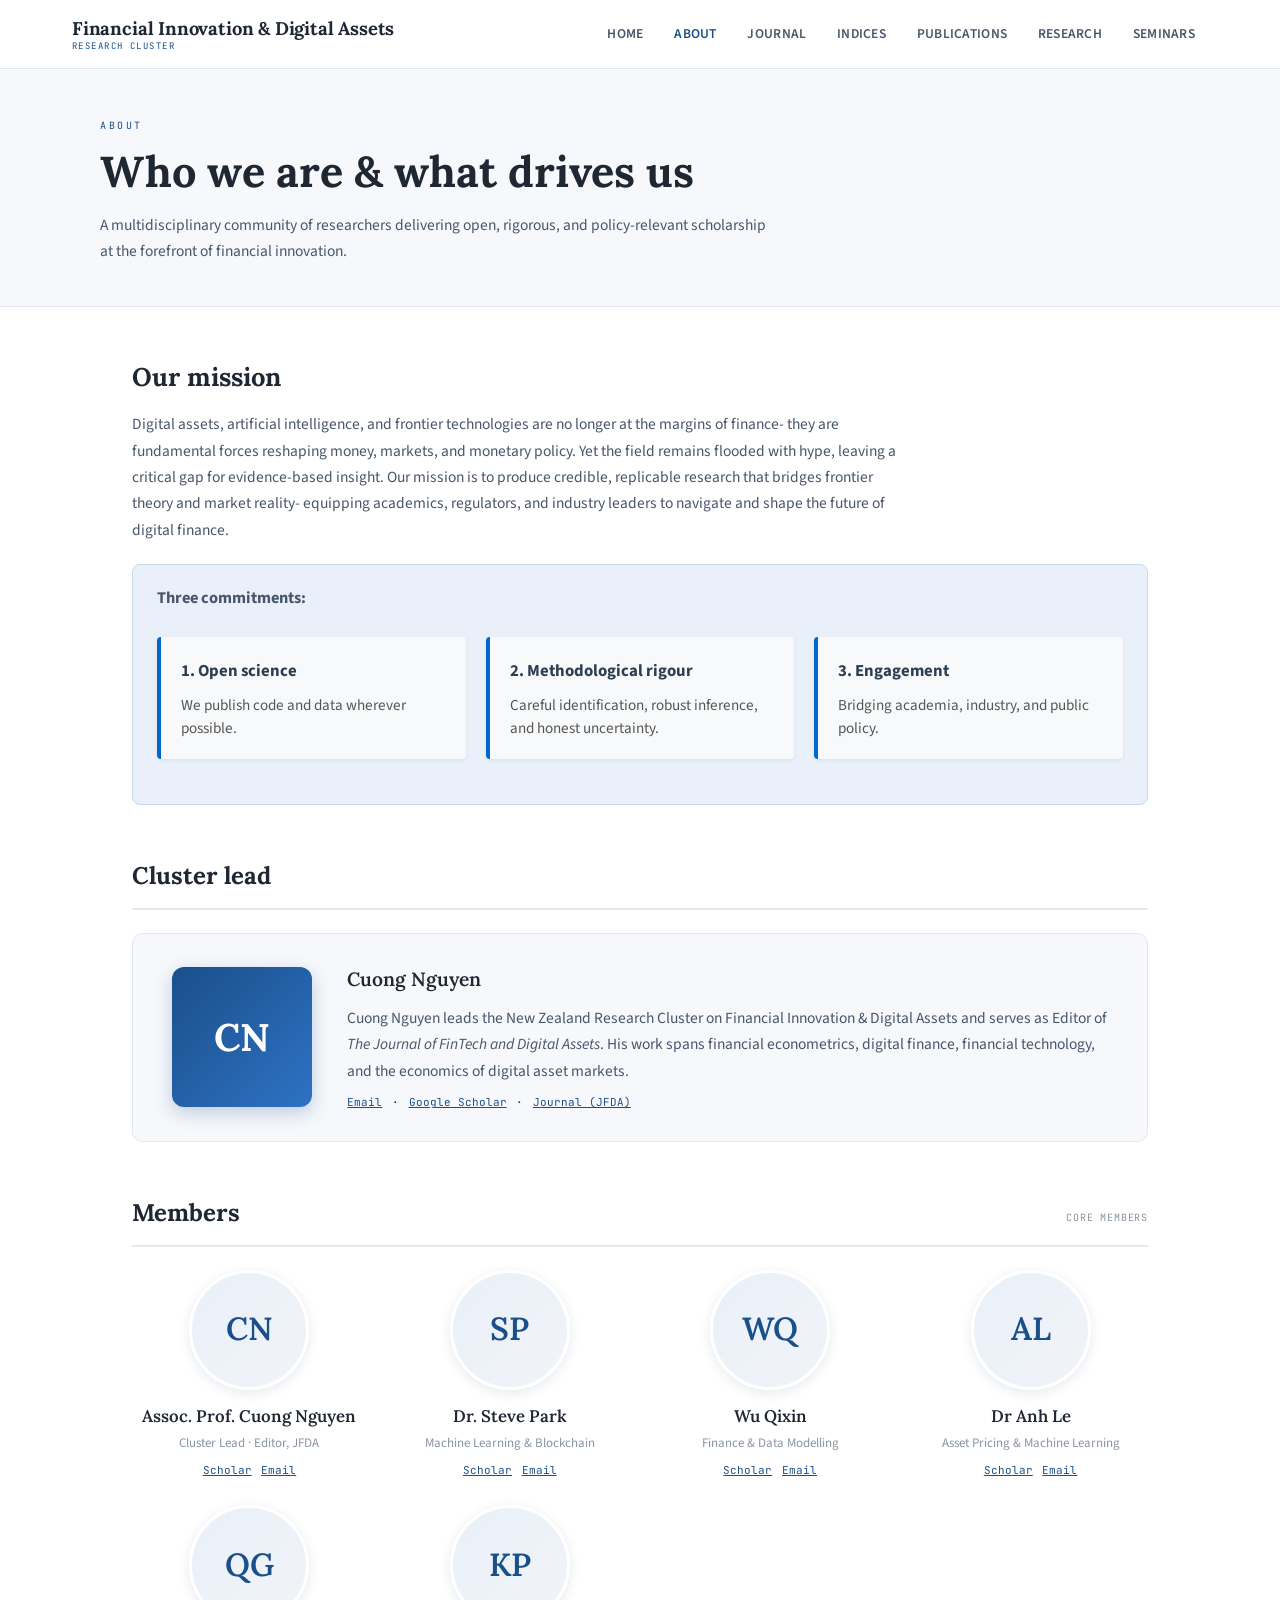
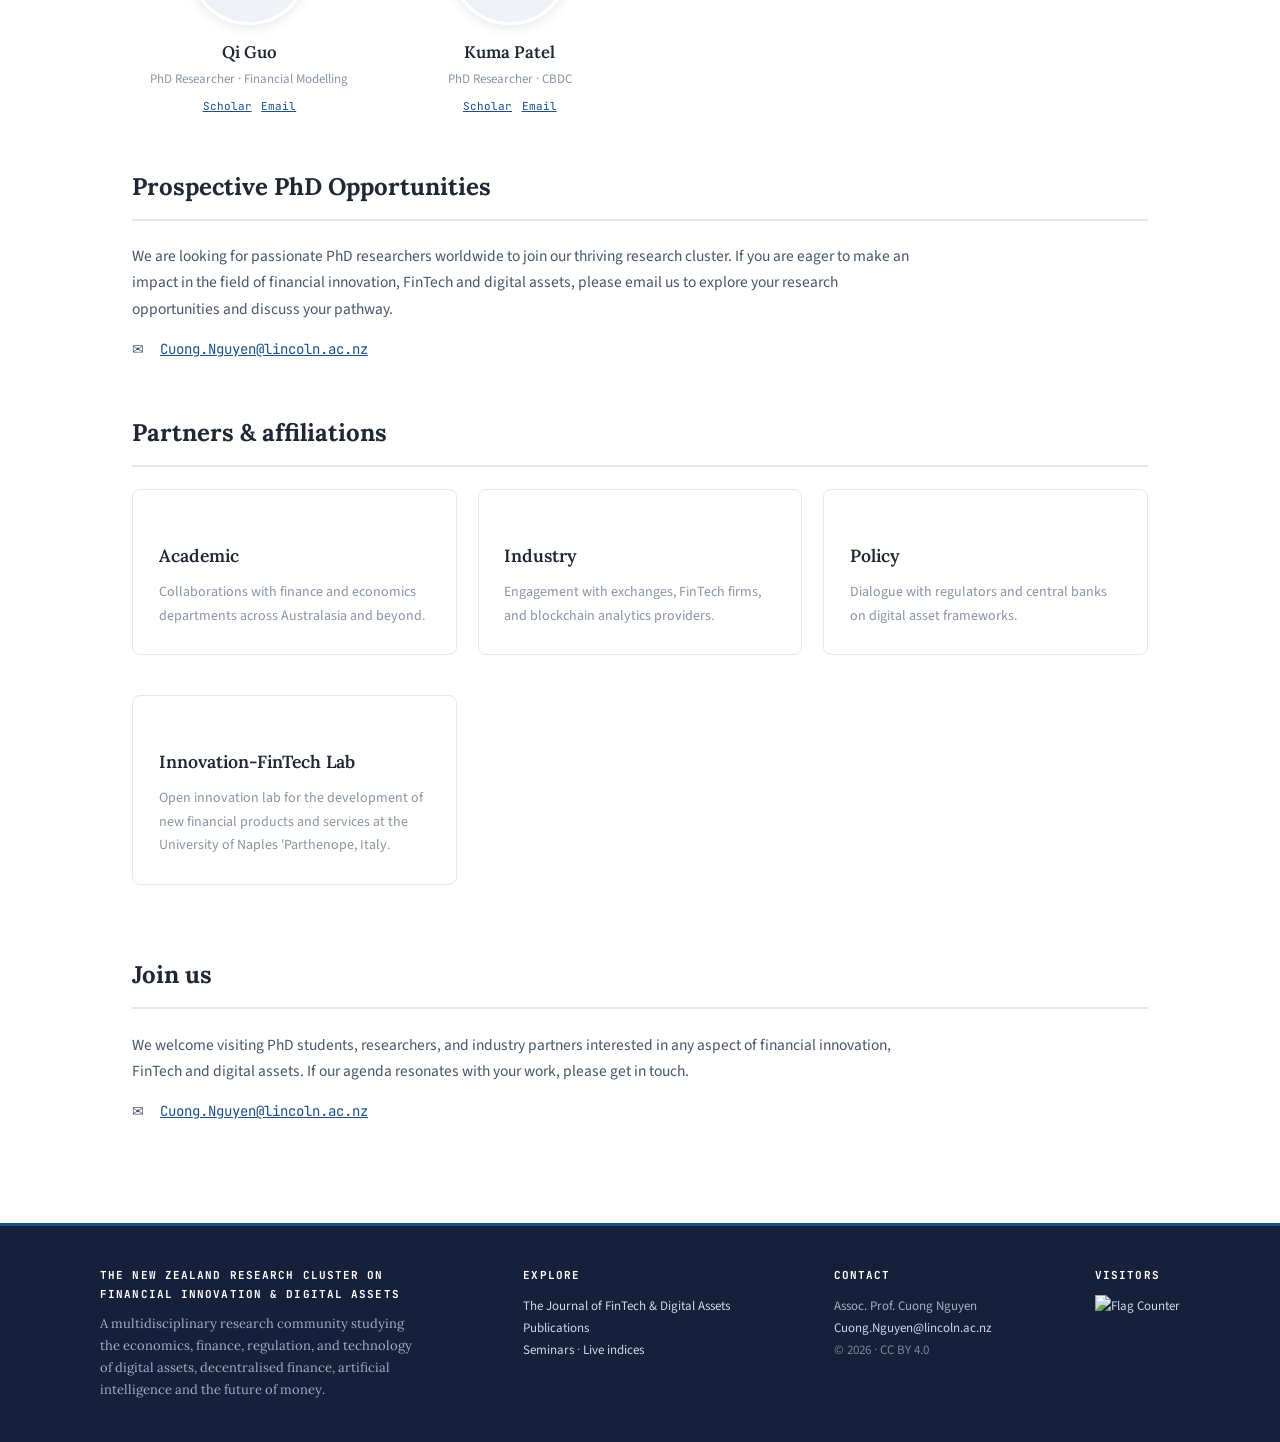
==== commit 38d13b9a: "Update about.html" ====
--- a/about.html
+++ b/about.html
@@ -62,9 +62,9 @@
     <div class="feature">
       <div class="feature-badge">CN</div>
       <div>
-        <h3 class="block" style="margin-top:0">Associate Professor Cuong Nguyen</h3>
+        <h3 class="block" style="margin-top:0">Cuong Nguyen</h3>
         <p class="body" style="margin-bottom:.6rem">
-          Associate Professor Cuong Nguyen leads the New Zealand Research Cluster on Financial Innovation &amp; Digital Assets
+          Cuong Nguyen leads the New Zealand Research Cluster on Financial Innovation &amp; Digital Assets
           and serves as Editor of <em>The Journal of FinTech and Digital
           Assets</em>. His work spans financial econometrics, digital finance, financial technology, and the economics of
           digital asset markets.
